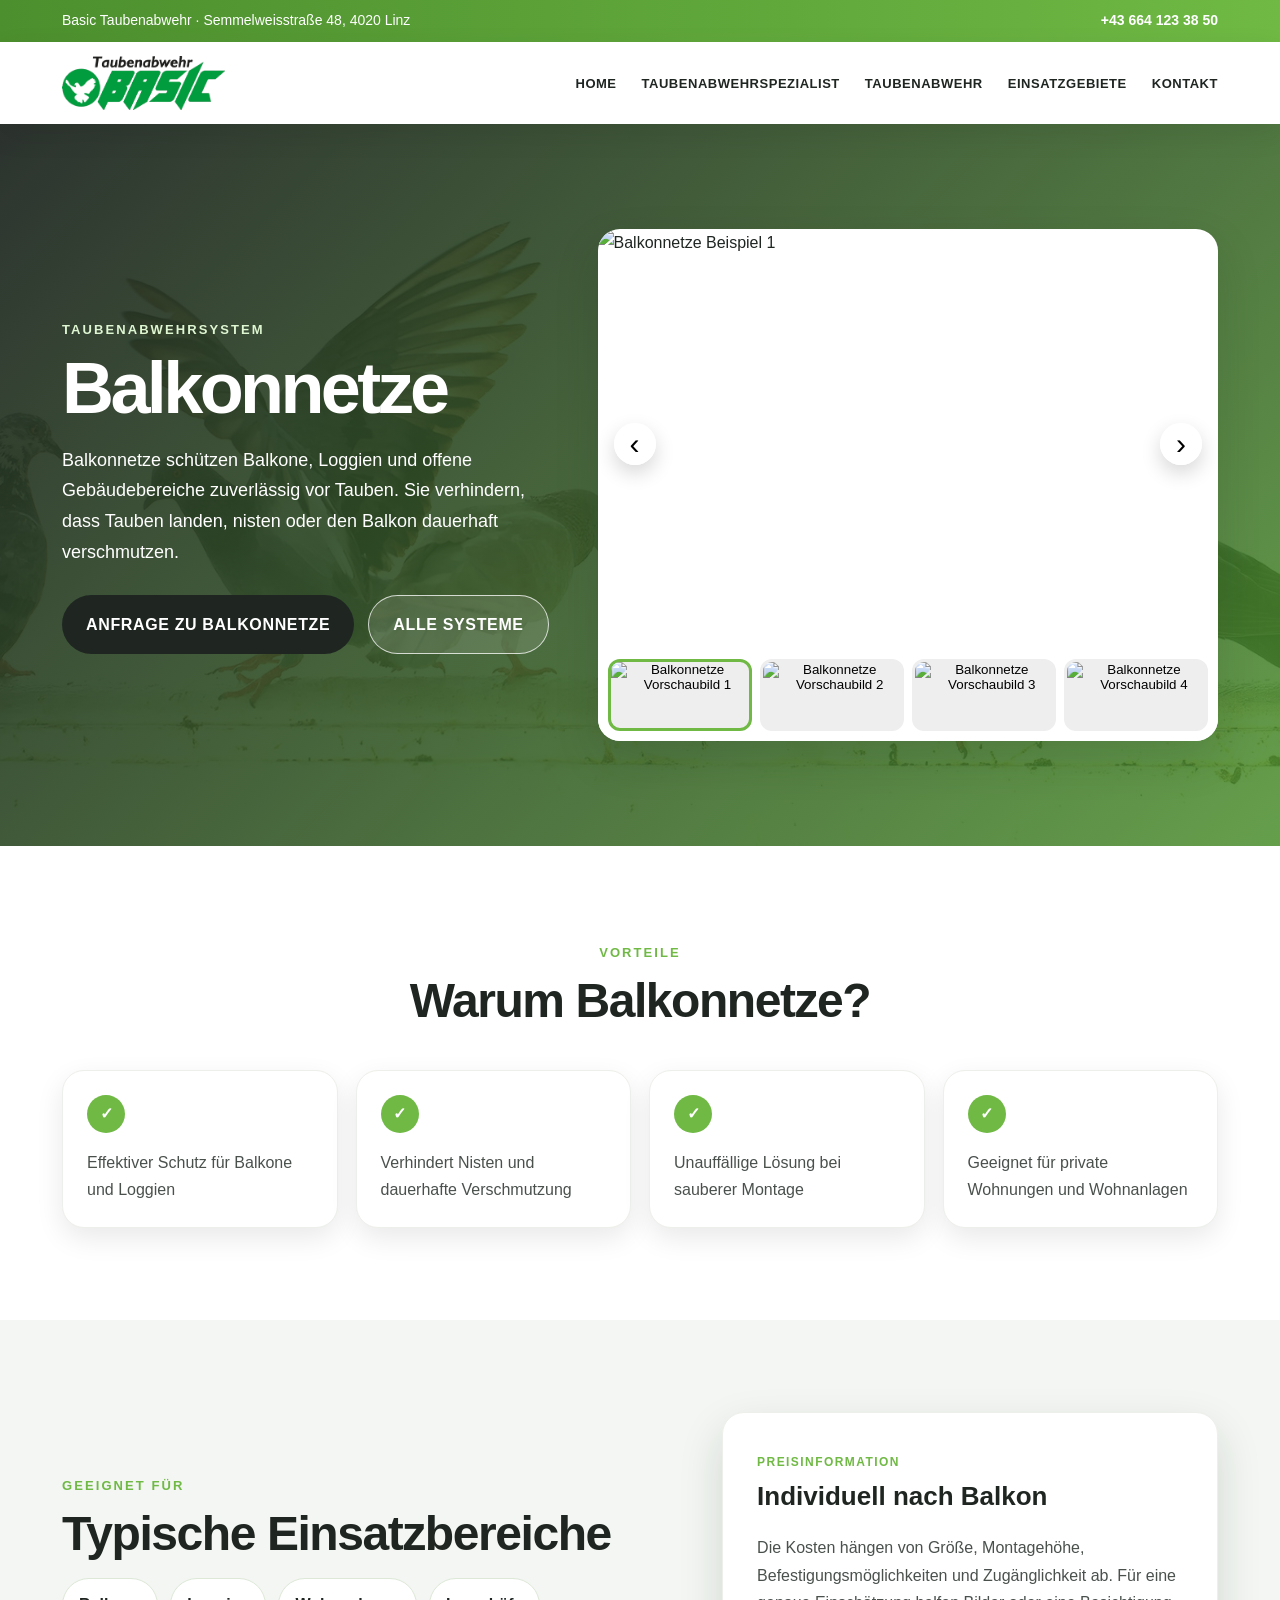
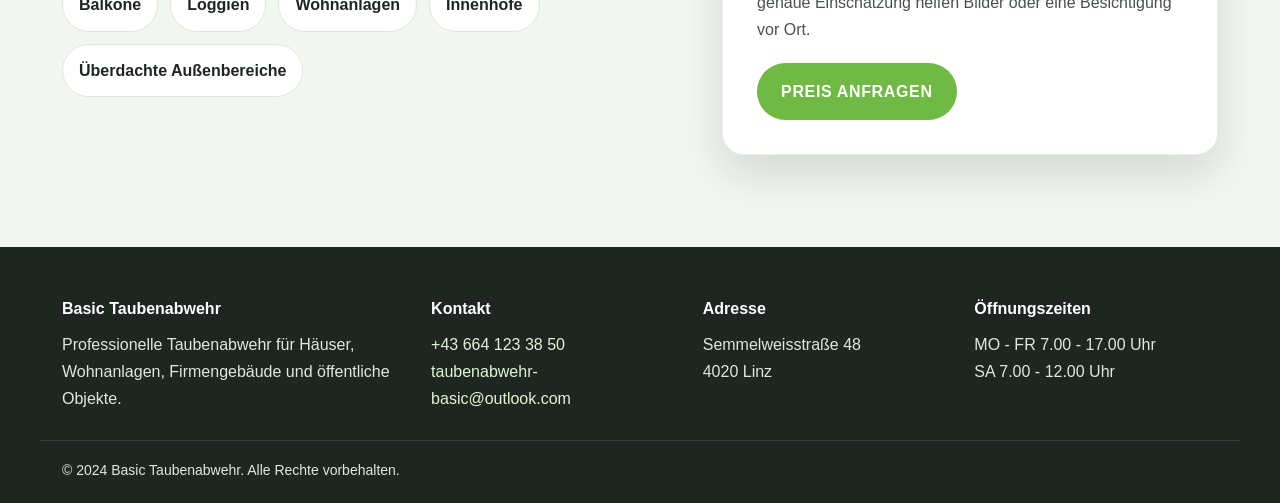
==== balkonnetze.html @ 6022ffd2 "Add files via upload" ====
<!DOCTYPE html><html lang="de"><head><meta charset="UTF-8"><meta name="viewport" content="width=device-width, initial-scale=1.0"><meta name="description" content="Balkonnetze als professionelle Taubenabwehr in Oberösterreich."><title>Balkonnetze - Basic Taubenabwehr</title><link rel="stylesheet" href="styles.css"></head><body><header>
    <div class="header-top"><div class="container header-top-inner"><span>Basic Taubenabwehr · Semmelweisstraße 48, 4020 Linz</span><a href="tel:+436641233850">+43 664 123 38 50</a></div></div>
    <nav class="navbar">
        <div class="container nav-container">
            <a class="logo" href="index.html" aria-label="Zur Startseite"><img src="img/logo.png" alt="Basic Taubenabwehr Logo"></a>
            <button class="mobile-toggle" aria-label="Menü öffnen" type="button"><span></span><span></span><span></span></button>
            <ul class="nav-menu">
                <li><a href="index.html" data-page="index.html">Home</a></li>
                <li><a href="ueber-uns.html" data-page="ueber-uns.html">Taubenabwehrspezialist</a></li>
                <li class="dropdown"><a href="taubenabwehr.html" data-page="taubenabwehr.html">Taubenabwehr</a>
                    <ul class="dropdown-menu">
                        <li><a href="spikes.html" data-page="spikes.html">Spikes</a></li>
                        <li><a href="spanndrahtsysteme.html" data-page="spanndrahtsysteme.html">Spanndrahtsysteme</a></li>
                        <li><a href="netze.html" data-page="netze.html">Netze</a></li>
                        <li><a href="balkonnetze.html" data-page="balkonnetze.html">Balkonnetze</a></li>
                        <li><a href="elektrosysteme.html" data-page="elektrosysteme.html">Elektrosysteme</a></li>
                        <li><a href="ultraschall.html" data-page="ultraschall.html">Ultraschall</a></li>
                    </ul>
                </li>
                <li><a href="einsatzgebiete.html" data-page="einsatzgebiete.html">Einsatzgebiete</a></li>
                <li><a href="kontakt.html" data-page="kontakt.html">Kontakt</a></li>
            </ul>
        </div>
    </nav>
</header><section class="detail-hero"><div class="container detail-grid"><div class="reveal"><span class="eyebrow light">Taubenabwehrsystem</span><h1>Balkonnetze</h1><p>Balkonnetze schützen Balkone, Loggien und offene Gebäudebereiche zuverlässig vor Tauben. Sie verhindern, dass Tauben landen, nisten oder den Balkon dauerhaft verschmutzen.</p><div class="hero-actions"><a class="btn-primary" href="kontakt.html?system=Balkonnetze">Anfrage zu Balkonnetze</a><a class="btn-ghost" href="taubenabwehr.html">Alle Systeme</a></div></div><div class="system-slider reveal" data-slider><div class="slides"><div class="slide active"><img src="img/balkonnetze/balkonnetze-1.png" alt="Balkonnetze Beispiel 1"></div><div class="slide"><img src="img/balkonnetze/balkonnetze-2.png" alt="Balkonnetze Beispiel 2"></div><div class="slide"><img src="img/balkonnetze/balkonnetze-3.png" alt="Balkonnetze Beispiel 3"></div><div class="slide"><img src="img/balkonnetze/balkonnetze-4.png" alt="Balkonnetze Beispiel 4"></div></div><button class="slider-btn prev" type="button" aria-label="Vorheriges Bild">‹</button><button class="slider-btn next" type="button" aria-label="Nächstes Bild">›</button><div class="slider-thumbs"><button class="thumb active" data-slide="0"><img src="img/balkonnetze/balkonnetze-1.png" alt="Balkonnetze Vorschaubild 1"></button><button class="thumb" data-slide="1"><img src="img/balkonnetze/balkonnetze-2.png" alt="Balkonnetze Vorschaubild 2"></button><button class="thumb" data-slide="2"><img src="img/balkonnetze/balkonnetze-3.png" alt="Balkonnetze Vorschaubild 3"></button><button class="thumb" data-slide="3"><img src="img/balkonnetze/balkonnetze-4.png" alt="Balkonnetze Vorschaubild 4"></button></div></div></div></section>
<section class="section-padding"><div class="container"><div class="section-heading reveal"><span class="eyebrow">Vorteile</span><h2>Warum Balkonnetze?</h2></div><div class="benefits-grid"><div class="benefit-card reveal"><span>✓</span><p>Effektiver Schutz für Balkone und Loggien</p></div><div class="benefit-card reveal"><span>✓</span><p>Verhindert Nisten und dauerhafte Verschmutzung</p></div><div class="benefit-card reveal"><span>✓</span><p>Unauffällige Lösung bei sauberer Montage</p></div><div class="benefit-card reveal"><span>✓</span><p>Geeignet für private Wohnungen und Wohnanlagen</p></div></div></div></section>
<section class="section-padding muted"><div class="container split-layout"><div class="reveal"><span class="eyebrow">Geeignet für</span><h2>Typische Einsatzbereiche</h2><ul class="pill-list"><li>Balkone</li><li>Loggien</li><li>Wohnanlagen</li><li>Innenhöfe</li><li>Überdachte Außenbereiche</li></ul></div><div class="price-box reveal"><span>Preisinformation</span><h3>Individuell nach Balkon</h3><p>Die Kosten hängen von Größe, Montagehöhe, Befestigungsmöglichkeiten und Zugänglichkeit ab. Für eine genaue Einschätzung helfen Bilder oder eine Besichtigung vor Ort.</p><a class="btn-secondary" href="kontakt.html?system=Balkonnetze">Preis anfragen</a></div></div></section>
<footer>
    <div class="container footer-grid">
        <div><strong>Basic Taubenabwehr</strong><p>Professionelle Taubenabwehr für Häuser, Wohnanlagen, Firmengebäude und öffentliche Objekte.</p></div>
        <div><strong>Kontakt</strong><p><a href="tel:+436641233850">+43 664 123 38 50</a><br><a href="mailto:taubenabwehr-basic@outlook.com">taubenabwehr-basic@outlook.com</a></p></div>
        <div><strong>Adresse</strong><p>Semmelweisstraße 48<br>4020 Linz</p></div>
        <div><strong>Öffnungszeiten</strong><p>MO - FR 7.00 - 17.00 Uhr<br>SA 7.00 - 12.00 Uhr</p></div>
    </div>
    <div class="container footer-bottom"><p>&copy; 2024 Basic Taubenabwehr. Alle Rechte vorbehalten.</p></div>
</footer><script src="script.js"></script></body></html>
---- styles.css ----
/* =========================================================
   Basic Taubenabwehr - Modern Website Styles
   ========================================================= */

* {
  margin: 0;
  padding: 0;
  box-sizing: border-box;
}

:root {
  --primary: #6fb944;
  --primary-dark: #4c8f2e;
  --primary-soft: #eaf5e4;
  --dark: #1f2622;
  --text: #4a514d;
  --muted: #f3f6f2;
  --white: #ffffff;
  --border: #edf0ea;
  --shadow: 0 18px 45px rgba(24, 38, 29, 0.14);
  --shadow-soft: 0 10px 28px rgba(0, 0, 0, 0.09);
  --radius: 22px;
}

html {
  scroll-behavior: smooth;
}

body {
  font-family: 'Segoe UI', Tahoma, Geneva, Verdana, sans-serif;
  color: var(--text);
  line-height: 1.7;
  background: var(--white);
  overflow-x: hidden;
}

img {
  max-width: 100%;
  display: block;
}

a {
  color: inherit;
}

.container {
  max-width: 1200px;
  margin: 0 auto;
  padding: 0 22px;
}

/* Header */
.header-top {
  background: linear-gradient(90deg, var(--primary-dark), var(--primary));
  color: var(--white);
  font-size: 14px;
}

.header-top-inner {
  display: flex;
  justify-content: space-between;
  gap: 16px;
  padding-top: 9px;
  padding-bottom: 9px;
}

.header-top a {
  color: var(--white);
  text-decoration: none;
  font-weight: 800;
}

.navbar {
  position: sticky;
  top: 0;
  z-index: 1000;
  background: rgba(255, 255, 255, 0.94);
  backdrop-filter: blur(14px);
  box-shadow: 0 10px 30px rgba(0, 0, 0, 0.08);
}

.nav-container {
  display: flex;
  align-items: center;
  justify-content: space-between;
  padding-top: 14px;
  padding-bottom: 14px;
}

.logo img {
  height: 54px;
  width: auto;
}

.nav-menu {
  display: flex;
  align-items: center;
  gap: 25px;
  list-style: none;
}

.nav-menu a {
  text-decoration: none;
  font-size: 13px;
  font-weight: 800;
  text-transform: uppercase;
  letter-spacing: 0.04em;
  color: var(--dark);
  transition: color 0.25s ease;
}

.nav-menu a:hover,
.nav-menu a.active {
  color: var(--primary);
}

.dropdown {
  position: relative;
}

.dropdown-menu {
  position: absolute;
  top: 100%;
  left: 0;
  min-width: 235px;
  list-style: none;
  background: var(--white);
  padding: 12px;
  border-radius: 16px;
  box-shadow: var(--shadow);
  opacity: 0;
  pointer-events: none;
  transform: translateY(10px);
  transition: all 0.25s ease;
}

.dropdown:hover .dropdown-menu {
  opacity: 1;
  pointer-events: auto;
  transform: translateY(0);
}

.dropdown-menu a {
  display: block;
  padding: 10px 12px;
  text-transform: none;
  border-radius: 10px;
}

.dropdown-menu a:hover {
  background: var(--muted);
}

.mobile-toggle {
  display: none;
  background: none;
  border: 0;
  padding: 8px;
  cursor: pointer;
}

.mobile-toggle span {
  display: block;
  width: 28px;
  height: 3px;
  background: var(--dark);
  margin: 5px 0;
  border-radius: 8px;
  transition: 0.25s ease;
}

/* Buttons */
.btn-primary,
.btn-secondary,
.btn-ghost,
.btn-outline {
  display: inline-flex;
  align-items: center;
  justify-content: center;
  gap: 8px;
  border: 0;
  text-decoration: none;
  font-weight: 900;
  text-transform: uppercase;
  letter-spacing: 0.04em;
  padding: 15px 24px;
  border-radius: 999px;
  cursor: pointer;
  transition: all 0.25s ease;
}

.btn-primary {
  background: var(--dark);
  color: var(--white);
}

.btn-primary:hover {
  transform: translateY(-3px);
  box-shadow: 0 12px 28px rgba(0, 0, 0, 0.22);
}

.btn-primary.dark {
  background: var(--white);
  color: var(--dark);
}

.btn-secondary {
  background: var(--primary);
  color: var(--white);
}

.btn-secondary:hover {
  background: var(--primary-dark);
  transform: translateY(-3px);
}

.btn-ghost {
  border: 1px solid rgba(255, 255, 255, 0.75);
  color: var(--white);
  background: rgba(255, 255, 255, 0.12);
}

.btn-ghost:hover {
  background: var(--white);
  color: var(--dark);
}

.btn-outline {
  background: var(--white);
  color: var(--primary-dark);
  border: 1px solid #d7e7cf;
}

.btn-outline:hover {
  transform: translateY(-3px);
  box-shadow: var(--shadow-soft);
}

/* Hero */
.hero {
  min-height: 700px;
  position: relative;
  display: flex;
  align-items: center;
  overflow: hidden;
}

.hero-bg {
  position: absolute;
  inset: 0;
  background: url('img/hero.jpg') center / cover no-repeat;
  animation: heroZoom 18s ease-in-out infinite alternate;
}

.hero-overlay {
  position: absolute;
  inset: 0;
  background:
    radial-gradient(circle at 72% 40%, rgba(111, 185, 68, 0.28), transparent 32%),
    linear-gradient(105deg, rgba(12, 19, 14, 0.84), rgba(17, 48, 27, 0.46), rgba(111, 185, 68, 0.08));
}

.hero-shape {
  position: absolute;
  border-radius: 999px;
  background: rgba(111, 185, 68, 0.24);
  filter: blur(2px);
  animation: floatShape 7s ease-in-out infinite alternate;
}

.hero-shape-one {
  width: 260px;
  height: 260px;
  right: 6%;
  top: 18%;
}

.hero-shape-two {
  width: 130px;
  height: 130px;
  right: 25%;
  bottom: 14%;
  animation-delay: 1.4s;
}

.hero-grid {
  position: relative;
  z-index: 1;
}

.home-hero-grid {
  display: grid;
  grid-template-columns: minmax(0, 1.15fr) minmax(330px, 0.85fr);
  gap: 42px;
  align-items: center;
}

.hero-content {
  max-width: 730px;
  background: linear-gradient(135deg, rgba(111, 185, 68, 0.97), rgba(76, 143, 46, 0.92));
  padding: 56px;
  border-radius: var(--radius);
  box-shadow: var(--shadow);
  color: var(--white);
  border: 1px solid rgba(255, 255, 255, 0.3);
}

.hero-content h1 {
  font-size: clamp(42px, 6vw, 76px);
  line-height: 1.02;
  letter-spacing: -0.05em;
  margin: 12px 0 20px;
  text-transform: uppercase;
}

.hero-content p,
.page-hero p,
.detail-hero p {
  font-size: 18px;
  max-width: 760px;
}

.hero-actions {
  display: flex;
  gap: 14px;
  flex-wrap: wrap;
  margin-top: 28px;
}

.dark-actions {
  margin-top: 26px;
}

.trust-badges {
  display: flex;
  gap: 10px;
  flex-wrap: wrap;
  margin-top: 28px;
}

.trust-badges span {
  font-size: 13px;
  font-weight: 800;
  background: rgba(255, 255, 255, 0.16);
  padding: 8px 12px;
  border-radius: 999px;
}

.hero-side {
  color: var(--white);
  background: rgba(255, 255, 255, 0.12);
  border: 1px solid rgba(255, 255, 255, 0.28);
  backdrop-filter: blur(16px);
  border-radius: 28px;
  padding: 28px;
  box-shadow: var(--shadow);
}

.hero-side-top {
  display: flex;
  justify-content: space-between;
  gap: 18px;
  align-items: center;
  border-bottom: 1px solid rgba(255, 255, 255, 0.22);
  padding-bottom: 18px;
  margin-bottom: 20px;
}

.hero-side-top span {
  text-transform: uppercase;
  letter-spacing: 0.14em;
  font-size: 12px;
  font-weight: 900;
  color: #dff6d2;
}

.hero-side-top strong {
  font-size: 28px;
  line-height: 1;
}

.mini-process {
  display: grid;
  gap: 15px;
}

.mini-process div {
  display: grid;
  grid-template-columns: 48px 1fr;
  gap: 14px;
  align-items: center;
}

.mini-process span {
  width: 48px;
  height: 48px;
  display: grid;
  place-items: center;
  border-radius: 50%;
  background: var(--primary);
  color: var(--white);
  font-weight: 900;
}

.mini-process p {
  font-weight: 700;
}

.side-link {
  display: inline-flex;
  margin-top: 22px;
  color: var(--white);
  font-weight: 900;
  text-decoration: none;
}

/* Sections */
.eyebrow {
  display: inline-block;
  text-transform: uppercase;
  font-weight: 900;
  font-size: 13px;
  letter-spacing: 0.16em;
  color: var(--primary);
  margin-bottom: 10px;
}

.eyebrow.light {
  color: #dff6d2;
}

.section-padding {
  padding: 92px 0;
}

.muted {
  background: var(--muted);
}

.section-heading {
  text-align: center;
  max-width: 780px;
  margin: 0 auto 42px;
}

.section-heading h2,
.split-layout h2,
.contact h2,
.home-intro-grid h2 {
  font-size: clamp(30px, 4vw, 48px);
  line-height: 1.12;
  color: var(--dark);
  letter-spacing: -0.03em;
}

.section-heading p,
.home-intro-grid p {
  font-size: 18px;
  margin-top: 14px;
}

/* Stats */
.stats-band {
  margin-top: -52px;
  position: relative;
  z-index: 4;
}

.stats-grid {
  display: grid;
  grid-template-columns: repeat(4, 1fr);
  gap: 18px;
}

.stat-card {
  background: var(--white);
  border-radius: var(--radius);
  box-shadow: var(--shadow);
  padding: 28px;
  text-align: center;
  border: 1px solid #e8eee5;
}

.stat-card strong {
  display: block;
  color: var(--primary-dark);
  font-size: 34px;
  line-height: 1;
}

.stat-card span {
  font-weight: 800;
  color: var(--dark);
  font-size: 14px;
}

/* Home impact */
.impact-section {
  background:
    radial-gradient(circle at 12% 18%, rgba(111, 185, 68, 0.12), transparent 34%),
    var(--white);
}

.home-intro-grid {
  display: grid;
  grid-template-columns: 0.9fr 1.1fr;
  gap: 48px;
  align-items: center;
}

.impact-grid {
  display: grid;
  grid-template-columns: repeat(2, 1fr);
  gap: 18px;
}

.impact-card {
  background: var(--white);
  border: 1px solid var(--border);
  box-shadow: var(--shadow-soft);
  border-radius: var(--radius);
  padding: 26px;
  transition: transform 0.25s ease, box-shadow 0.25s ease;
}

.impact-card:hover {
  transform: translateY(-6px);
  box-shadow: var(--shadow);
}

.impact-card span {
  display: inline-grid;
  place-items: center;
  width: 42px;
  height: 42px;
  border-radius: 50%;
  background: var(--primary-soft);
  color: var(--primary-dark);
  font-weight: 900;
  margin-bottom: 16px;
}

.impact-card h3 {
  color: var(--dark);
  font-size: 22px;
  margin-bottom: 8px;
}

/* Systems */
.systems-grid {
  display: grid;
  grid-template-columns: repeat(5, 1fr);
  gap: 20px;
}

.system-card {
  background: var(--white);
  border-radius: var(--radius);
  overflow: hidden;
  text-decoration: none;
  box-shadow: var(--shadow-soft);
  transition: 0.3s ease;
  border: 1px solid var(--border);
}

.system-card:hover {
  transform: translateY(-9px);
  box-shadow: var(--shadow);
}

.system-media {
  height: 210px;
  overflow: hidden;
  background: linear-gradient(135deg, #dfe8dc, #edf5ea);
}

.system-media img {
  height: 100%;
  width: 100%;
  object-fit: cover;
  transition: transform 0.5s ease;
}

.system-card:hover img {
  transform: scale(1.08);
}

.system-body {
  padding: 22px;
}

.system-body span {
  font-size: 12px;
  text-transform: uppercase;
  color: var(--primary);
  font-weight: 900;
}

.system-body h3 {
  color: var(--dark);
  font-size: 21px;
  margin: 4px 0 8px;
}

.system-body strong {
  color: var(--primary-dark);
}

/* Split panels */
.split-layout {
  display: grid;
  grid-template-columns: 1.1fr 0.9fr;
  gap: 54px;
  align-items: center;
}

.info-panel,
.price-box {
  background: var(--white);
  border-radius: var(--radius);
  box-shadow: var(--shadow);
  padding: 34px;
  border: 1px solid var(--border);
}

.info-panel h3,
.price-box h3 {
  font-size: 26px;
  color: var(--dark);
  margin-bottom: 16px;
}

.check-list {
  list-style: none;
  display: grid;
  gap: 12px;
  margin-top: 18px;
}

.check-list li {
  position: relative;
  padding-left: 34px;
}

.check-list li::before {
  content: '✓';
  position: absolute;
  left: 0;
  top: 0;
  width: 24px;
  height: 24px;
  border-radius: 50%;
  background: var(--primary);
  color: var(--white);
  display: grid;
  place-items: center;
  font-weight: 900;
  font-size: 14px;
}

/* Steps */
.steps {
  display: grid;
  grid-template-columns: repeat(3, 1fr);
  gap: 20px;
}

.step-card {
  position: relative;
  background: var(--white);
  border: 1px solid var(--border);
  border-radius: var(--radius);
  padding: 30px;
  box-shadow: var(--shadow-soft);
  overflow: hidden;
}

.step-card::after {
  content: '';
  position: absolute;
  right: -40px;
  top: -40px;
  width: 120px;
  height: 120px;
  border-radius: 50%;
  background: rgba(111, 185, 68, 0.11);
}

.step-card span {
  display: inline-grid;
  place-items: center;
  width: 48px;
  height: 48px;
  border-radius: 50%;
  background: var(--primary);
  color: var(--white);
  font-weight: 900;
  margin-bottom: 18px;
}

.step-card h3 {
  color: var(--dark);
  font-size: 23px;
  margin-bottom: 8px;
}

/* Gallery */
.gallery-grid {
  display: grid;
  grid-template-columns: repeat(3, 1fr);
  gap: 18px;
}

.gallery-grid.small {
  grid-template-columns: repeat(4, 1fr);
}

.gallery-item {
  position: relative;
  border: 0;
  border-radius: 18px;
  overflow: hidden;
  cursor: pointer;
  box-shadow: 0 12px 28px rgba(0, 0, 0, 0.12);
  background: #dfe8dc;
  height: 240px;
}

.gallery-grid.small .gallery-item {
  height: 210px;
}

.gallery-item img {
  height: 100%;
  width: 100%;
  object-fit: cover;
  transition: transform 0.35s ease;
}

.gallery-item:hover img {
  transform: scale(1.08);
}

.gallery-item span {
  position: absolute;
  left: 14px;
  bottom: 14px;
  background: rgba(31, 38, 34, 0.78);
  color: var(--white);
  border-radius: 999px;
  padding: 7px 12px;
  font-weight: 800;
}

/* CTA */
.cta-section {
  padding: 72px 0;
  background: linear-gradient(135deg, var(--primary-dark), var(--primary));
  color: var(--white);
}

.cta-box {
  display: flex;
  align-items: center;
  justify-content: space-between;
  gap: 24px;
}

.cta-box h2 {
  font-size: clamp(30px, 4vw, 48px);
  line-height: 1.1;
}

/* Page heroes */
.page-hero,
.detail-hero {
  position: relative;
  background:
    linear-gradient(135deg, rgba(31, 38, 34, 0.94), rgba(76, 143, 46, 0.86)),
    url('img/hero.jpg') center / cover no-repeat;
  color: var(--white);
  padding: 105px 0;
}

.page-hero h1,
.detail-hero h1 {
  font-size: clamp(42px, 6vw, 72px);
  line-height: 1.05;
  letter-spacing: -0.05em;
  margin-bottom: 18px;
}

/* Detail pages */
.detail-grid {
  display: grid;
  grid-template-columns: 0.88fr 1.12fr;
  gap: 48px;
  align-items: center;
}

.system-slider {
  position: relative;
  background: var(--white);
  border-radius: var(--radius);
  box-shadow: var(--shadow);
  overflow: hidden;
  color: var(--dark);
}

.slides {
  height: 420px;
  position: relative;
}

.slide {
  position: absolute;
  inset: 0;
  opacity: 0;
  transition: opacity 0.45s ease;
}

.slide.active {
  opacity: 1;
}

.slide img {
  height: 100%;
  width: 100%;
  object-fit: cover;
}

.slider-btn {
  position: absolute;
  top: 42%;
  transform: translateY(-50%);
  width: 42px;
  height: 42px;
  border-radius: 50%;
  border: 0;
  background: rgba(255, 255, 255, 0.92);
  font-size: 30px;
  cursor: pointer;
  box-shadow: 0 8px 20px rgba(0, 0, 0, 0.16);
}

.slider-btn.prev {
  left: 16px;
}

.slider-btn.next {
  right: 16px;
}

.slider-thumbs {
  display: grid;
  grid-template-columns: repeat(4, 1fr);
  gap: 8px;
  padding: 10px;
  background: var(--white);
}

.thumb {
  border: 3px solid transparent;
  border-radius: 12px;
  overflow: hidden;
  cursor: pointer;
  background: #eeeeee;
  height: 72px;
}

.thumb.active {
  border-color: var(--primary);
}

.thumb img {
  width: 100%;
  height: 100%;
  object-fit: cover;
}

.benefits-grid {
  display: grid;
  grid-template-columns: repeat(4, 1fr);
  gap: 18px;
}

.benefit-card {
  background: var(--white);
  border-radius: var(--radius);
  padding: 24px;
  box-shadow: var(--shadow-soft);
  border: 1px solid var(--border);
}

.benefit-card span {
  display: grid;
  place-items: center;
  width: 38px;
  height: 38px;
  border-radius: 50%;
  background: var(--primary);
  color: var(--white);
  font-weight: 900;
  margin-bottom: 16px;
}

.benefit-card h3 {
  color: var(--dark);
  margin-bottom: 8px;
}

.pill-list {
  list-style: none;
  display: flex;
  gap: 12px;
  flex-wrap: wrap;
  margin-top: 18px;
}

.pill-list li {
  background: var(--white);
  border: 1px solid #dde8d7;
  padding: 12px 16px;
  border-radius: 999px;
  font-weight: 800;
  color: var(--dark);
}

.price-box span {
  text-transform: uppercase;
  color: var(--primary);
  font-weight: 900;
  letter-spacing: 0.12em;
  font-size: 12px;
}

.price-box p {
  margin: 12px 0 20px;
}

/* Areas */
.area-grid.visual {
  display: grid;
  grid-template-columns: repeat(4, 1fr);
  gap: 20px;
}

.area-card {
  background: var(--white);
  border-radius: var(--radius);
  overflow: hidden;
  box-shadow: var(--shadow-soft);
  border: 1px solid var(--border);
}

.area-card img {
  height: 165px;
  width: 100%;
  object-fit: cover;
  background: #dfe8dc;
}

.area-card div {
  padding: 22px;
}

.area-card h3 {
  color: var(--dark);
  font-size: 21px;
  margin-bottom: 8px;
}

/* Comparison table */
.table-wrap {
  overflow-x: auto;
  background: var(--white);
  border-radius: var(--radius);
  box-shadow: var(--shadow);
}

.comparison-table {
  width: 100%;
  border-collapse: collapse;
  min-width: 760px;
}

.comparison-table th,
.comparison-table td {
  text-align: left;
  padding: 18px;
  border-bottom: 1px solid var(--border);
}

.comparison-table th {
  background: var(--dark);
  color: var(--white);
}

.comparison-table a {
  color: var(--primary-dark);
  font-weight: 900;
}

/* Contact */
.contact-wrapper {
  display: grid;
  grid-template-columns: 1.1fr 0.9fr;
  gap: 44px;
  align-items: start;
}

.contact-form,
.contact-info {
  background: var(--white);
  border-radius: var(--radius);
  box-shadow: var(--shadow);
  padding: 36px;
  border: 1px solid var(--border);
}

.form-row {
  display: grid;
  grid-template-columns: 1fr 1fr;
  gap: 16px;
}

.form-group {
  margin-bottom: 18px;
}

.form-group label {
  display: block;
  font-weight: 900;
  color: var(--dark);
  margin-bottom: 7px;
}

.form-group input,
.form-group textarea,
.form-group select {
  width: 100%;
  border: 1px solid #dbe5d8;
  border-radius: 14px;
  padding: 13px 15px;
  font: inherit;
  background: var(--white);
}

.form-group input:focus,
.form-group textarea:focus,
.form-group select:focus {
  outline: 2px solid rgba(111, 185, 68, 0.25);
  border-color: var(--primary);
}

.form-note {
  font-size: 13px;
  color: #66706a;
  margin-bottom: 16px;
}

.info-item {
  margin: 20px 0;
}

.info-item h3 {
  color: var(--dark);
}

.info-item a {
  color: var(--primary-dark);
  font-weight: 900;
  text-decoration: none;
}

.map-placeholder {
  margin-top: 24px;
  border-radius: 18px;
  background: linear-gradient(135deg, #dfe8dc, #f7faf5);
  min-height: 160px;
  display: grid;
  place-items: center;
  text-align: center;
  font-weight: 900;
  color: var(--dark);
  border: 1px dashed #b8c9b1;
}

/* Sticky CTA */
.sticky-actions {
  position: fixed;
  right: 22px;
  bottom: 22px;
  z-index: 999;
  display: flex;
  gap: 10px;
}

.sticky-actions a {
  background: var(--primary);
  color: var(--white);
  text-decoration: none;
  font-weight: 900;
  border-radius: 999px;
  padding: 13px 18px;
  box-shadow: 0 14px 30px rgba(76, 143, 46, 0.35);
}

.sticky-actions a:first-child {
  background: var(--dark);
}

/* Footer */
footer {
  background: var(--dark);
  color: #dfe8dc;
  padding: 48px 0 20px;
}

.footer-grid {
  display: grid;
  grid-template-columns: 1.4fr 1fr 1fr 1fr;
  gap: 28px;
}

.footer-grid strong {
  color: var(--white);
  display: block;
  margin-bottom: 8px;
}

.footer-grid a {
  color: #dff6d2;
  text-decoration: none;
}

.footer-bottom {
  border-top: 1px solid rgba(255, 255, 255, 0.12);
  margin-top: 28px;
  padding-top: 18px;
  font-size: 14px;
}

/* Animations */
.reveal {
  opacity: 0;
  transform: translateY(28px);
  transition: opacity 0.7s ease, transform 0.7s ease;
}

.reveal.is-visible {
  opacity: 1;
  transform: none;
}

.lightbox {
  position: fixed;
  inset: 0;
  z-index: 2000;
  display: none;
  align-items: center;
  justify-content: center;
  padding: 28px;
  background: rgba(0, 0, 0, 0.88);
}

.lightbox.active {
  display: flex;
}

.lightbox img {
  max-height: 86vh;
  max-width: 92vw;
  border-radius: 18px;
}

.lightbox button {
  position: absolute;
  top: 20px;
  right: 24px;
  width: 44px;
  height: 44px;
  border-radius: 50%;
  border: 0;
  font-size: 28px;
  cursor: pointer;
}

@keyframes heroZoom {
  from { transform: scale(1); }
  to { transform: scale(1.08); }
}

@keyframes floatShape {
  from { transform: translateY(0) scale(1); }
  to { transform: translateY(-22px) scale(1.04); }
}

/* Responsive */
@media (max-width: 1100px) {
  .home-hero-grid,
  .home-intro-grid {
    grid-template-columns: 1fr;
  }

  .hero-side {
    max-width: 620px;
  }

  .systems-grid {
    grid-template-columns: repeat(2, 1fr);
  }

  .stats-grid,
  .benefits-grid,
  .area-grid.visual {
    grid-template-columns: repeat(2, 1fr);
  }

  .detail-grid,
  .split-layout,
  .contact-wrapper {
    grid-template-columns: 1fr;
  }

  .footer-grid {
    grid-template-columns: repeat(2, 1fr);
  }
}

@media (max-width: 768px) {
  .header-top-inner {
    flex-direction: column;
    gap: 2px;
    text-align: center;
  }

  .mobile-toggle {
    display: block;
  }

  .nav-menu {
    position: absolute;
    left: 0;
    right: 0;
    top: 100%;
    display: none;
    flex-direction: column;
    align-items: stretch;
    gap: 4px;
    padding: 20px;
    background: var(--white);
    box-shadow: var(--shadow);
  }

  .nav-menu.active {
    display: flex;
  }

  .dropdown-menu {
    position: static;
    display: none;
    opacity: 1;
    pointer-events: auto;
    transform: none;
    box-shadow: none;
    background: var(--muted);
    margin-top: 8px;
  }

  .dropdown.active .dropdown-menu {
    display: block;
  }

  .hero {
    min-height: 690px;
  }

  .hero-content {
    padding: 34px;
  }

  .hero-side {
    display: none;
  }

  .stats-band {
    margin-top: 0;
    padding: 22px 0;
    background: var(--muted);
  }

  .stats-grid,
  .systems-grid,
  .gallery-grid,
  .gallery-grid.small,
  .benefits-grid,
  .area-grid.visual,
  .footer-grid,
  .steps,
  .impact-grid {
    grid-template-columns: 1fr;
  }

  .form-row {
    grid-template-columns: 1fr;
  }

  .cta-box {
    flex-direction: column;
    align-items: flex-start;
  }

  .sticky-actions {
    left: 12px;
    right: 12px;
    bottom: 12px;
  }

  .sticky-actions a {
    flex: 1;
    text-align: center;
  }

  .slides {
    height: 320px;
  }

  .section-padding {
    padding: 66px 0;
  }
}

@media (max-width: 480px) {
  .hero-content h1,
  .page-hero h1,
  .detail-hero h1 {
    font-size: 38px;
  }

  .hero-actions {
    flex-direction: column;
  }

  .btn-primary,
  .btn-secondary,
  .btn-ghost,
  .btn-outline {
    width: 100%;
  }

  .system-media {
    height: 190px;
  }
}
.area-grid.clean-cards {
  display: grid;
  grid-template-columns: repeat(4, minmax(0, 1fr));
  gap: 24px;
}

.area-grid.clean-cards .area-card {
  background: #ffffff;
  border-radius: 22px;
  padding: 30px 26px;
  min-height: 280px;
  box-shadow: 0 18px 45px rgba(20, 32, 22, 0.08);
  border: 1px solid rgba(111, 185, 68, 0.14);
  transition: transform 0.3s ease, box-shadow 0.3s ease, border-color 0.3s ease;
  position: relative;
  overflow: hidden;
}

.area-grid.clean-cards .area-card::before {
  content: "";
  position: absolute;
  top: -70px;
  right: -70px;
  width: 150px;
  height: 150px;
  background: rgba(111, 185, 68, 0.09);
  border-radius: 50%;
}

.area-grid.clean-cards .area-card:hover {
  transform: translateY(-8px);
  box-shadow: 0 26px 60px rgba(20, 32, 22, 0.14);
  border-color: rgba(111, 185, 68, 0.35);
}

.area-grid.clean-cards .area-icon {
  width: 58px;
  height: 58px;
  display: grid;
  place-items: center;
  font-size: 30px;
  border-radius: 18px;
  background: linear-gradient(135deg, rgba(111, 185, 68, 0.18), rgba(111, 185, 68, 0.06));
  margin-bottom: 22px;
  position: relative;
  z-index: 1;
}

.area-grid.clean-cards .area-card h3 {
  font-size: 20px;
  margin-bottom: 12px;
  color: var(--dark-gray);
  position: relative;
  z-index: 1;
}

.area-grid.clean-cards .area-card p {
  font-size: 15px;
  line-height: 1.75;
  color: #5f665f;
  position: relative;
  z-index: 1;
}

@media (max-width: 1100px) {
  .area-grid.clean-cards {
    grid-template-columns: repeat(2, minmax(0, 1fr));
  }
}

@media (max-width: 620px) {
  .area-grid.clean-cards {
    grid-template-columns: 1fr;
  }

  .area-grid.clean-cards .area-card {
    min-height: auto;
  }
}
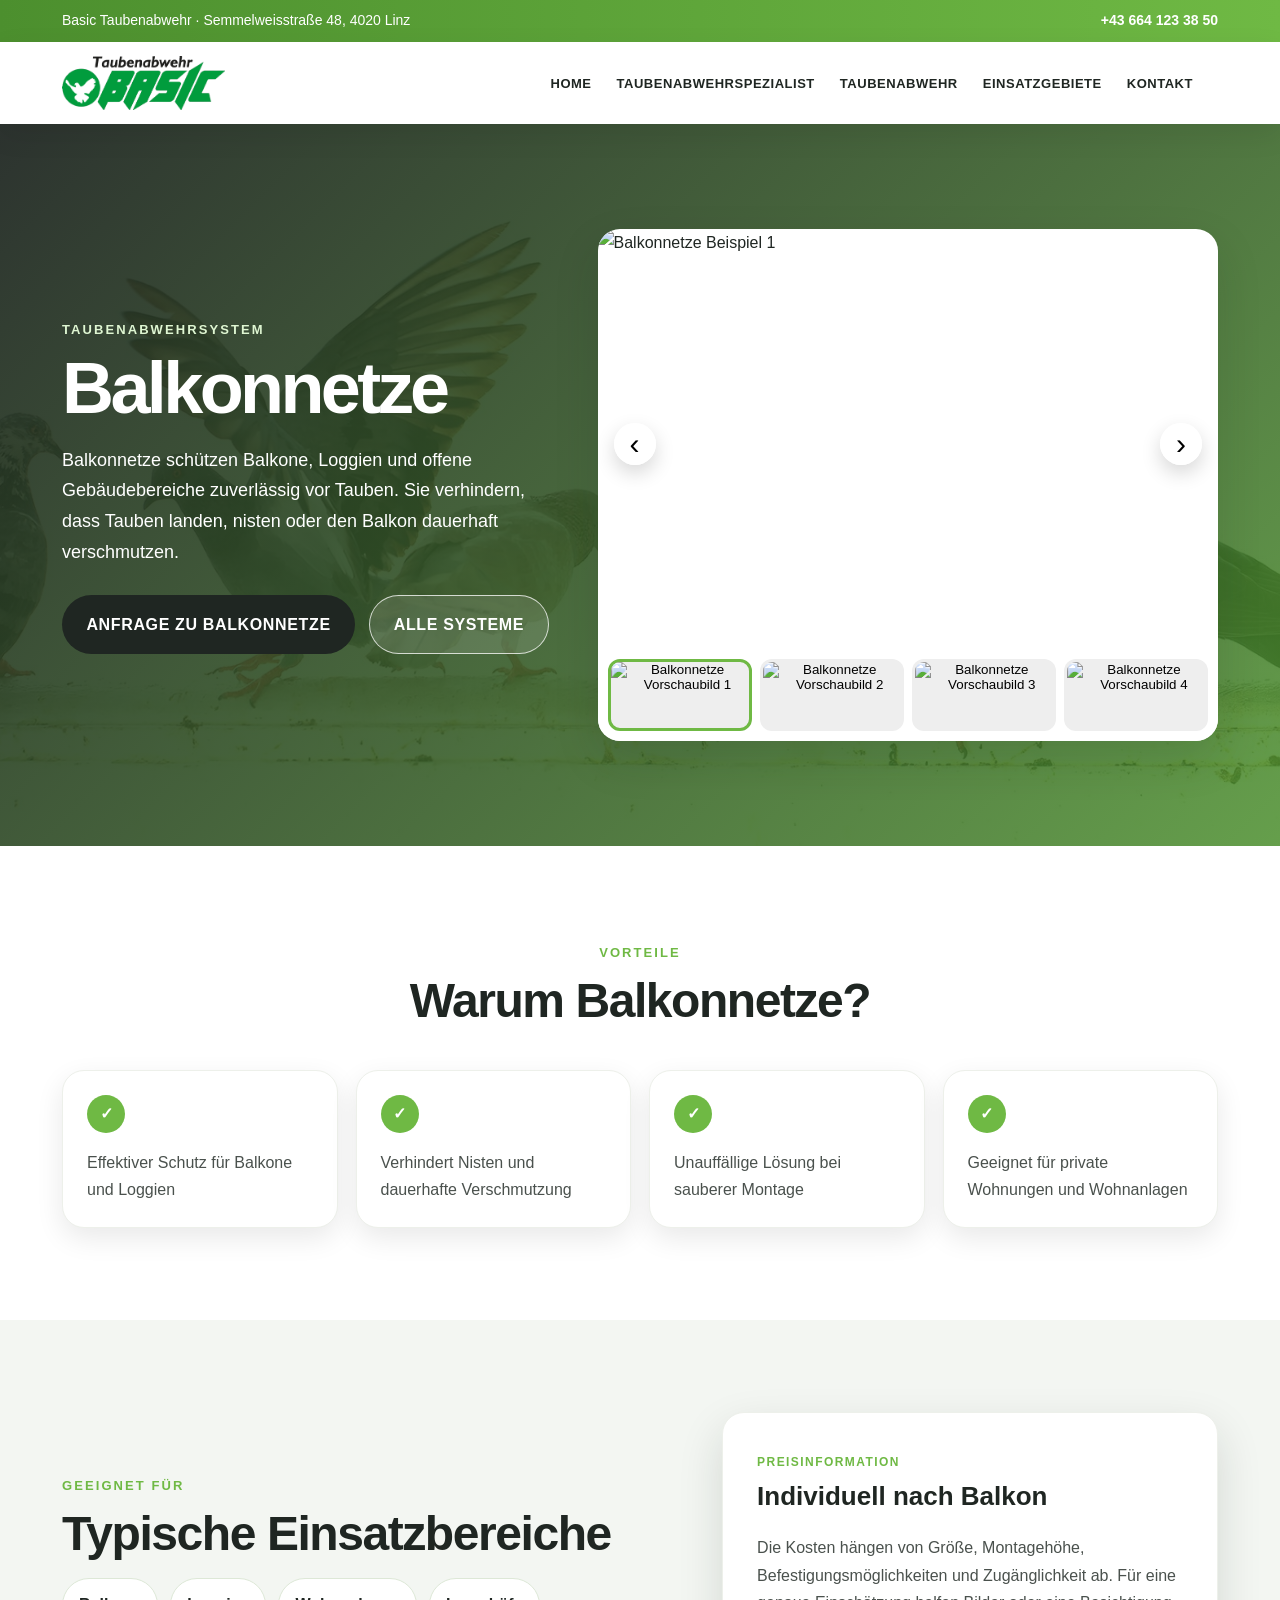
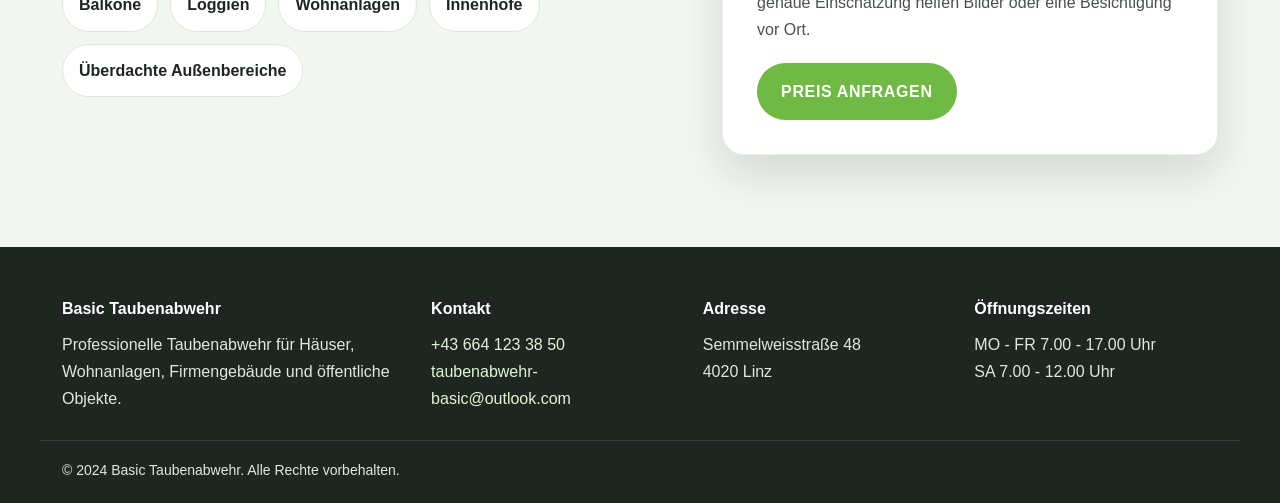
==== commit e14b3033: "Add files via upload" ====
--- a/balkonnetze.html
+++ b/balkonnetze.html
@@ -19,6 +19,10 @@
                 </li>
                 <li><a href="einsatzgebiete.html" data-page="einsatzgebiete.html">Einsatzgebiete</a></li>
                 <li><a href="kontakt.html" data-page="kontakt.html">Kontakt</a></li>
+
+                <li class="language-item">
+                    <div class="gtranslate_wrapper"></div>
+                </li>
             </ul>
         </div>
     </nav>
@@ -28,9 +32,24 @@
 <footer>
     <div class="container footer-grid">
         <div><strong>Basic Taubenabwehr</strong><p>Professionelle Taubenabwehr für Häuser, Wohnanlagen, Firmengebäude und öffentliche Objekte.</p></div>
-        <div><strong>Kontakt</strong><p><a href="tel:+436641233850">+43 664 123 38 50</a><br><a href="mailto:taubenabwehr-basic@outlook.com">taubenabwehr-basic@outlook.com</a></p></div>
+        <div><strong>Kontakt</strong><p><a href="tel:+436641233850">+43 664 123 38 50</a><br><a class="notranslate" href="mailto:taubenabwehr-basic@outlook.com">taubenabwehr-basic@outlook.com</a></p></div>
         <div><strong>Adresse</strong><p>Semmelweisstraße 48<br>4020 Linz</p></div>
         <div><strong>Öffnungszeiten</strong><p>MO - FR 7.00 - 17.00 Uhr<br>SA 7.00 - 12.00 Uhr</p></div>
     </div>
     <div class="container footer-bottom"><p>&copy; 2024 Basic Taubenabwehr. Alle Rechte vorbehalten.</p></div>
-</footer><script src="script.js"></script></body></html>+</footer>
+<script>
+    window.gtranslateSettings = {
+        default_language: "de",
+        native_language_names: true,
+        detect_browser_language: false,
+        languages: ["de", "en", "bs"],
+        wrapper_selector: ".gtranslate_wrapper",
+        switcher_horizontal_position: "inline",
+        flag_style: "3d"
+    };
+</script>
+<script src="https://cdn.gtranslate.net/widgets/latest/flags.js" defer></script>
+<script src="script.js"></script>
+</body>
+</html>
--- a/styles.css
+++ b/styles.css
@@ -249,7 +249,7 @@
   position: absolute;
   inset: 0;
   background: url('img/hero.jpg') center / cover no-repeat;
-  animation: heroZoom 18s ease-in-out infinite alternate;
+  animation: heroZoom 18s ease-in-out infinite alternate;;
 }
 
 .hero-overlay {
@@ -1431,4 +1431,195 @@
   .area-grid.clean-cards .area-card {
     min-height: auto;
   }
+}
+
+/* Hero Center + Mobile Fix */
+.home-hero-grid {
+  grid-template-columns: minmax(0, 1fr);
+  justify-items: center;
+  text-align: center;
+}
+
+.hero-content {
+  max-width: 820px;
+  width: 100%;
+  margin: 0 auto;
+  text-align: center;
+}
+
+.hero-actions,
+.trust-badges {
+  justify-content: center;
+}
+
+.hero-side {
+  max-width: 820px;
+  width: 100%;
+}
+
+@media (min-width: 1024px) {
+  .home-hero-grid {
+    max-width: 980px;
+    margin: 0 auto;
+  }
+}
+
+@media (max-width: 768px) {
+  .hero {
+    min-height: auto;
+    padding: 90px 0 56px;
+  }
+
+  .home-hero-grid {
+    display: grid;
+    grid-template-columns: 1fr;
+    gap: 24px;
+    width: 100%;
+  }
+
+  .hero-content {
+    padding: 34px 22px;
+    border-radius: 24px;
+    max-width: 100%;
+    width: 100%;
+  }
+
+  .hero-content h1 {
+    font-size: clamp(31px, 11vw, 46px);
+    line-height: 1.05;
+    letter-spacing: -0.035em;
+    overflow-wrap: anywhere;
+    word-break: normal;
+  }
+
+  .hero-content p,
+  .page-hero p,
+  .detail-hero p {
+    font-size: 16px;
+  }
+
+  .hero-actions {
+    flex-direction: column;
+    align-items: stretch;
+  }
+
+  .hero-actions a {
+    width: 100%;
+    text-align: center;
+  }
+
+  .trust-badges {
+    justify-content: center;
+  }
+
+  .hero-side {
+    padding: 22px;
+    border-radius: 22px;
+  }
+
+  .hero-side-top {
+    flex-direction: column;
+    text-align: center;
+  }
+}
+
+@media (max-width: 390px) {
+  .hero-content {
+    padding: 28px 16px;
+  }
+
+  .hero-content h1 {
+    font-size: 30px;
+    letter-spacing: -0.025em;
+  }
+}
+.language-item {
+  display: flex;
+  align-items: center;
+  justify-content: center;
+}
+
+.gtranslate_wrapper select,
+.gt_selector {
+  border: 1px solid rgba(111, 185, 68, 0.35) !important;
+  background: #ffffff !important;
+  color: var(--dark-gray) !important;
+  font-weight: 800 !important;
+  border-radius: 999px !important;
+  padding: 9px 14px !important;
+  cursor: pointer !important;
+  outline: none !important;
+  font-family: inherit !important;
+  font-size: 13px !important;
+  transition: 0.25s ease !important;
+}
+
+.gtranslate_wrapper select:hover,
+.gtranslate_wrapper select:focus,
+.gt_selector:hover,
+.gt_selector:focus {
+  border-color: var(--primary-green) !important;
+  box-shadow: 0 8px 22px rgba(111, 185, 68, 0.16) !important;
+}
+
+@media (max-width: 768px) {
+  .language-item {
+    width: 100%;
+    margin-top: 8px;
+  }
+
+  .gtranslate_wrapper,
+  .gtranslate_wrapper select,
+  .gt_selector {
+    width: 100% !important;
+    max-width: 220px !important;
+    text-align: center !important;
+  }
+}
+
+.language-item {
+  display: flex;
+  align-items: center;
+  justify-content: center;
+}
+
+.gtranslate_wrapper {
+  display: flex;
+  align-items: center;
+  gap: 8px;
+}
+
+.gtranslate_wrapper a {
+  display: inline-flex !important;
+  align-items: center;
+  justify-content: center;
+  width: 34px;
+  height: 34px;
+  border-radius: 999px;
+  background: rgba(111, 185, 68, 0.08);
+  border: 1px solid rgba(111, 185, 68, 0.18);
+  transition: 0.25s ease;
+  overflow: hidden;
+}
+
+.gtranslate_wrapper a:hover {
+  transform: translateY(-2px);
+  box-shadow: 0 8px 20px rgba(111, 185, 68, 0.18);
+  border-color: rgba(111, 185, 68, 0.4);
+}
+
+.gtranslate_wrapper img {
+  border-radius: 50%;
+}
+
+@media (max-width: 768px) {
+  .language-item {
+    width: 100%;
+    margin-top: 8px;
+  }
+
+  .gtranslate_wrapper {
+    justify-content: center;
+    width: 100%;
+  }
 }
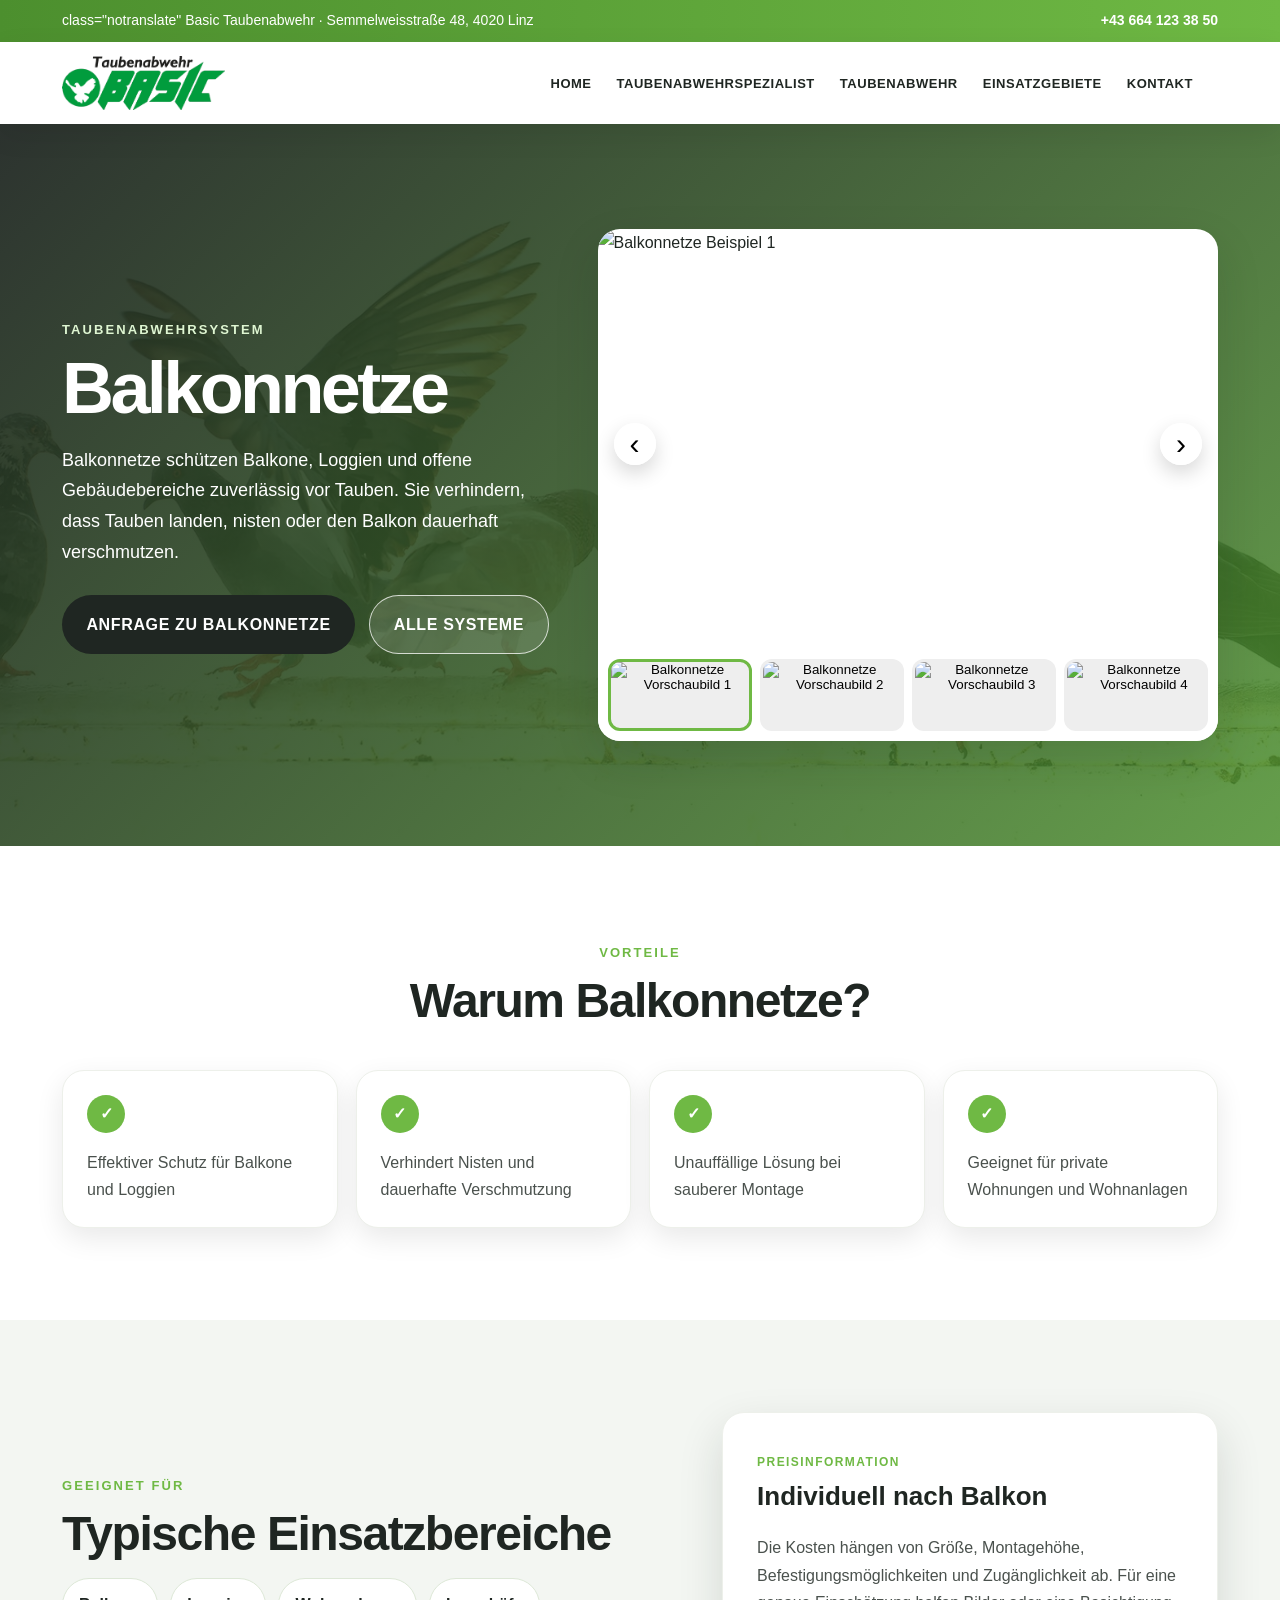
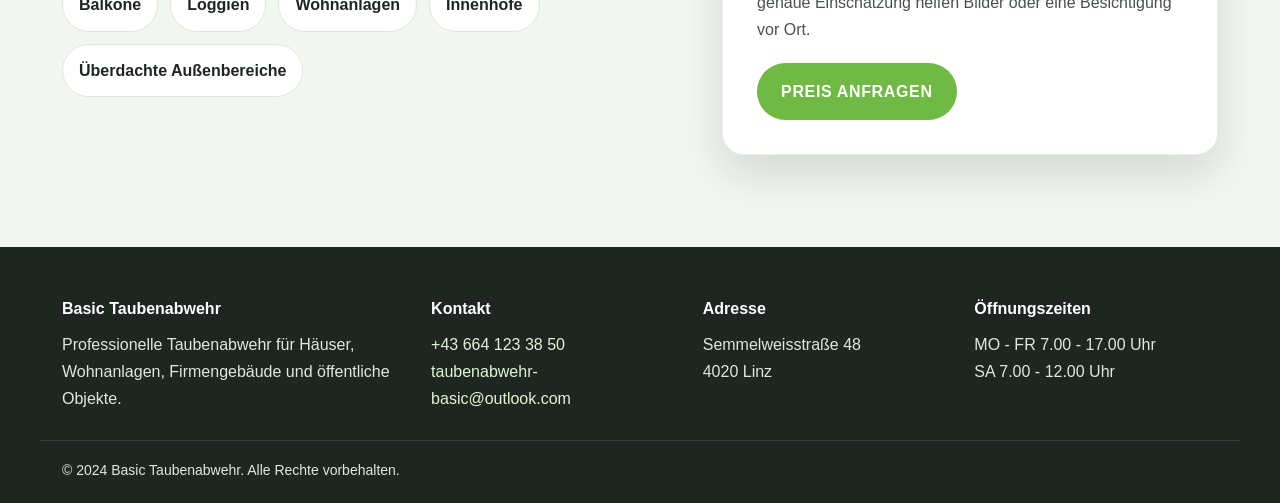
==== commit 71f69206: "Refactor balkonnetze.html for improved structure" ====
--- a/balkonnetze.html
+++ b/balkonnetze.html
@@ -1,5 +1,5 @@
 <!DOCTYPE html><html lang="de"><head><meta charset="UTF-8"><meta name="viewport" content="width=device-width, initial-scale=1.0"><meta name="description" content="Balkonnetze als professionelle Taubenabwehr in Oberösterreich."><title>Balkonnetze - Basic Taubenabwehr</title><link rel="stylesheet" href="styles.css"></head><body><header>
-    <div class="header-top"><div class="container header-top-inner"><span>Basic Taubenabwehr · Semmelweisstraße 48, 4020 Linz</span><a href="tel:+436641233850">+43 664 123 38 50</a></div></div>
+    <div class="header-top"><div class="container header-top-inner"><span> class="notranslate" Basic Taubenabwehr · Semmelweisstraße 48, 4020 Linz</span><a href="tel:+436641233850">+43 664 123 38 50</a></div></div>
     <nav class="navbar">
         <div class="container nav-container">
             <a class="logo" href="index.html" aria-label="Zur Startseite"><img src="img/logo.png" alt="Basic Taubenabwehr Logo"></a>
@@ -52,4 +52,4 @@
 <script src="https://cdn.gtranslate.net/widgets/latest/flags.js" defer></script>
 <script src="script.js"></script>
 </body>
-</html>+</html>
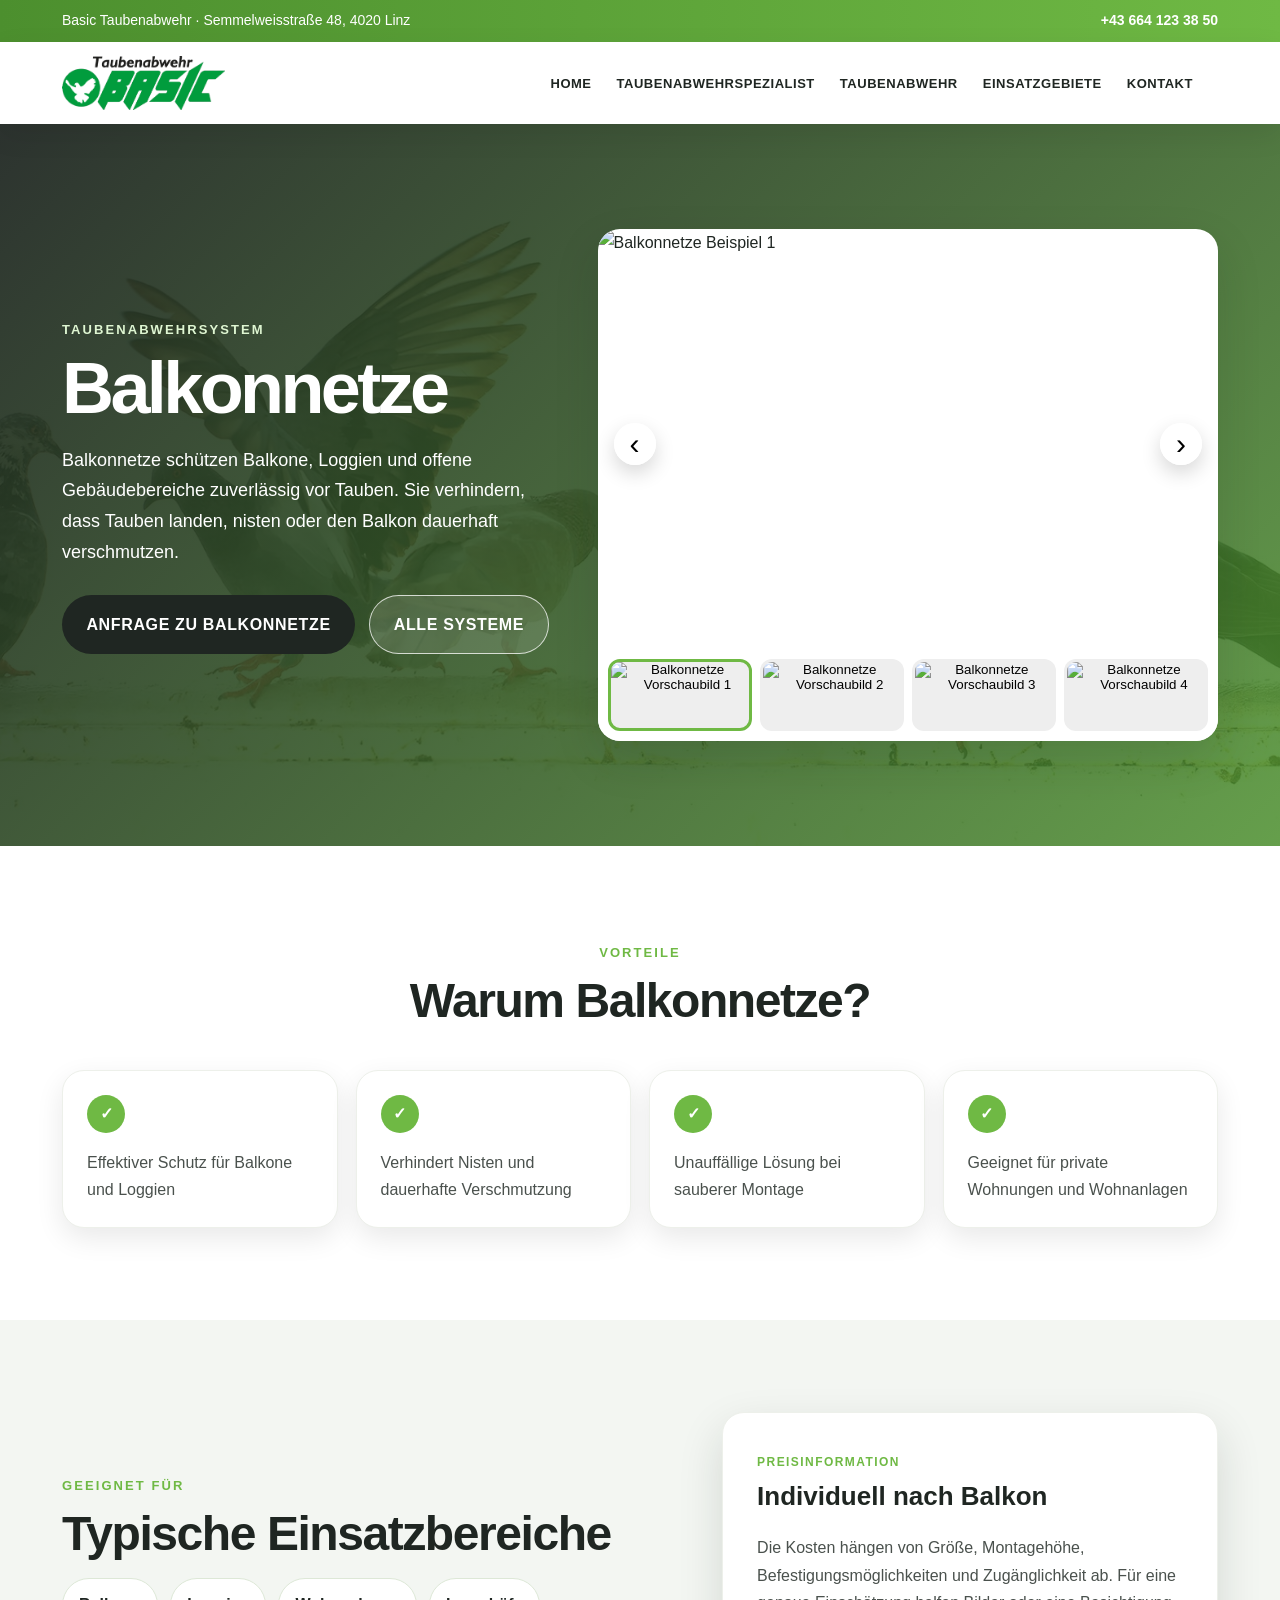
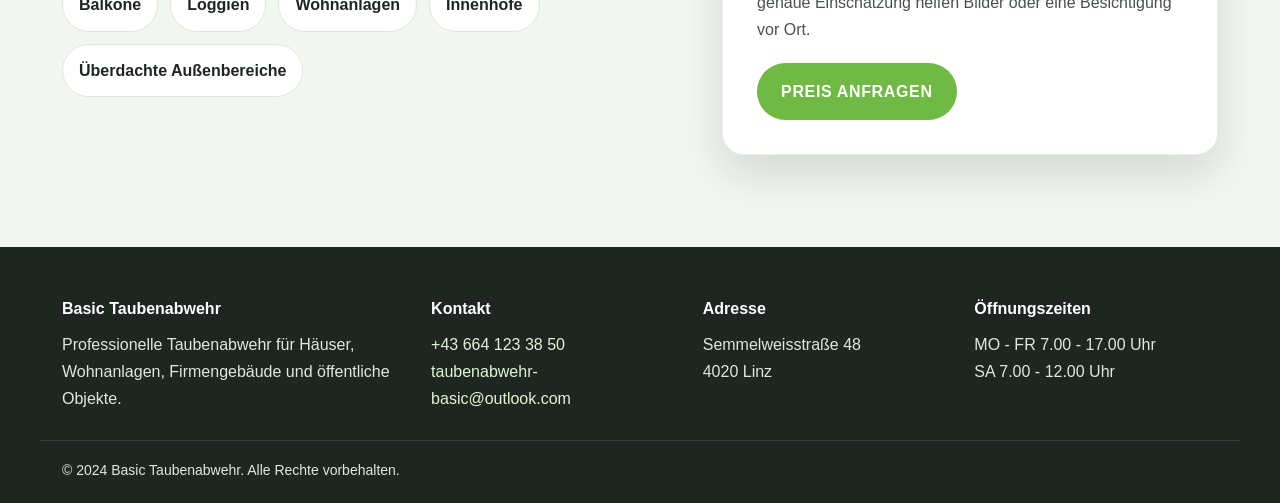
==== commit 463db22a: "balkonnetze.html aktualisieren" ====
--- a/balkonnetze.html
+++ b/balkonnetze.html
@@ -1,5 +1,5 @@
 <!DOCTYPE html><html lang="de"><head><meta charset="UTF-8"><meta name="viewport" content="width=device-width, initial-scale=1.0"><meta name="description" content="Balkonnetze als professionelle Taubenabwehr in Oberösterreich."><title>Balkonnetze - Basic Taubenabwehr</title><link rel="stylesheet" href="styles.css"></head><body><header>
-    <div class="header-top"><div class="container header-top-inner"><span> class="notranslate" Basic Taubenabwehr · Semmelweisstraße 48, 4020 Linz</span><a href="tel:+436641233850">+43 664 123 38 50</a></div></div>
+    <div class="header-top"><div class="container header-top-inner"><span>Basic Taubenabwehr · Semmelweisstraße 48, 4020 Linz</span><a href="tel:+436641233850">+43 664 123 38 50</a></div></div>
     <nav class="navbar">
         <div class="container nav-container">
             <a class="logo" href="index.html" aria-label="Zur Startseite"><img src="img/logo.png" alt="Basic Taubenabwehr Logo"></a>
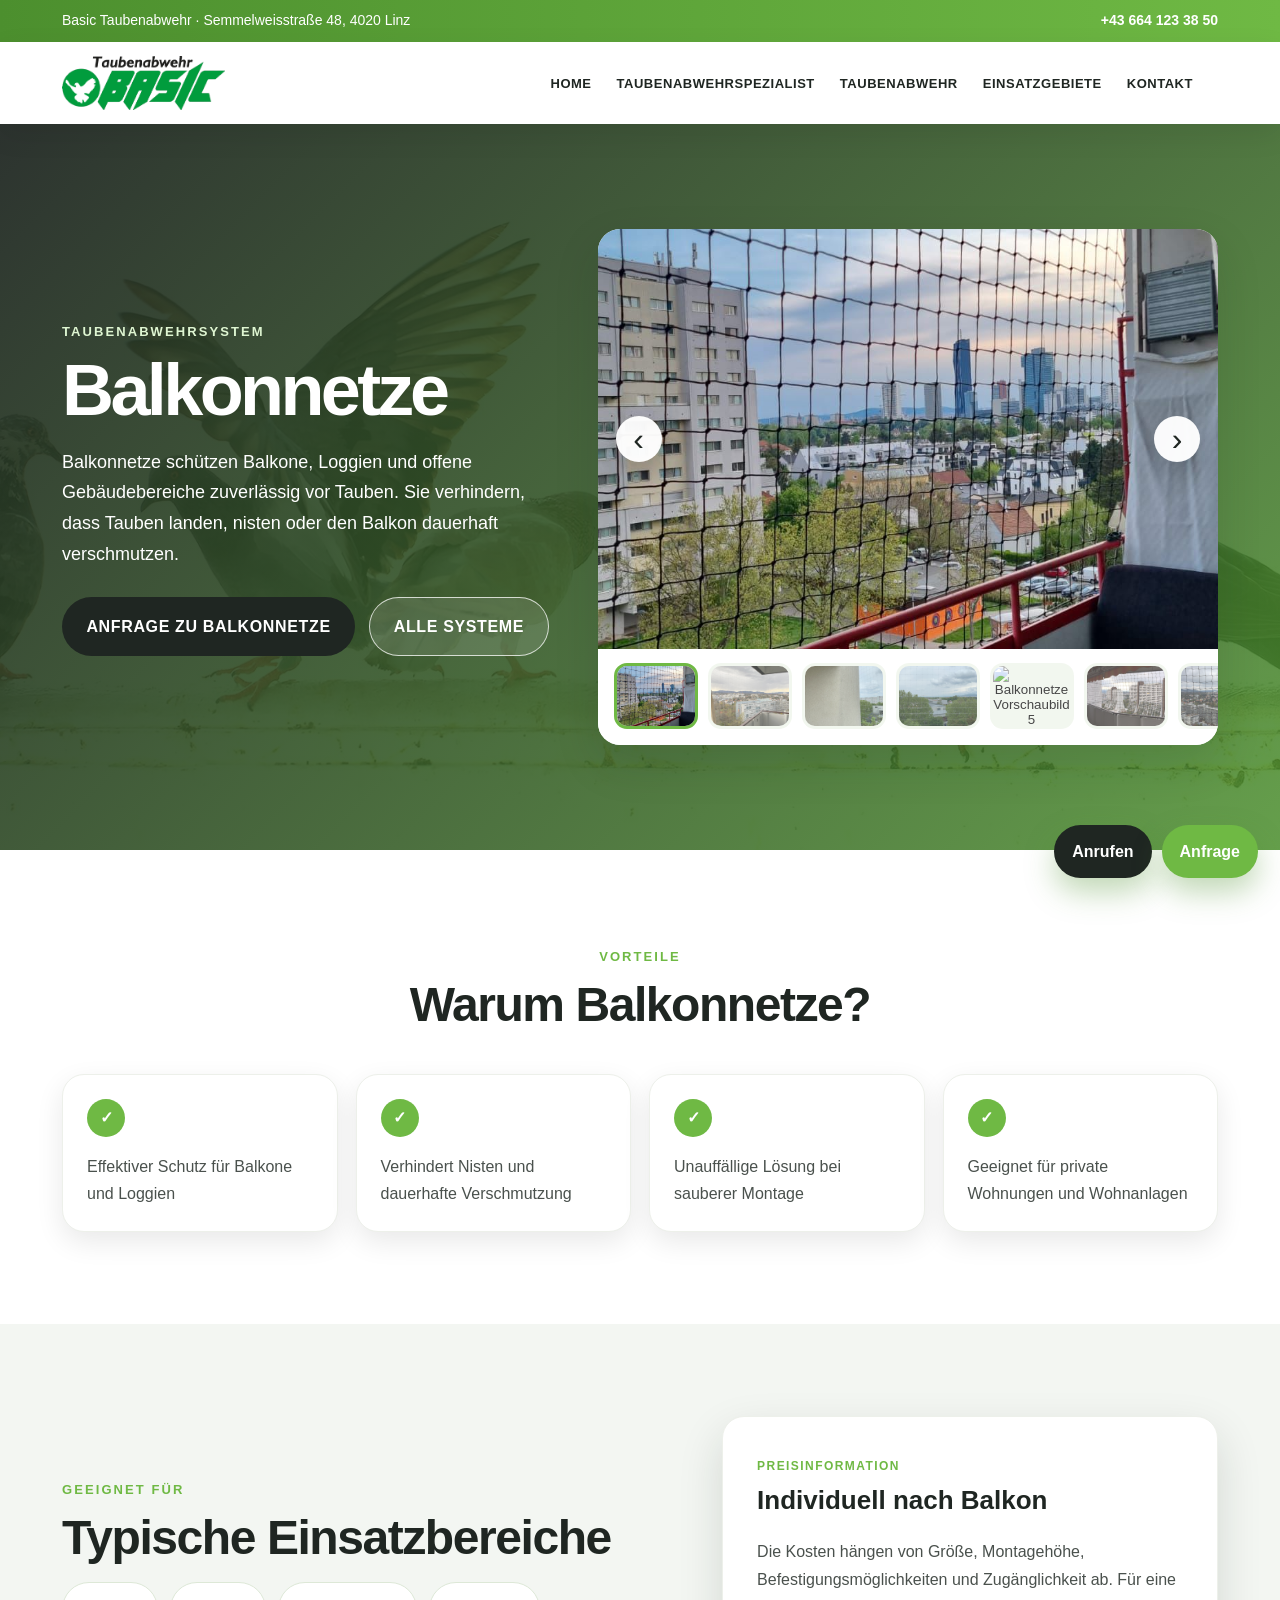
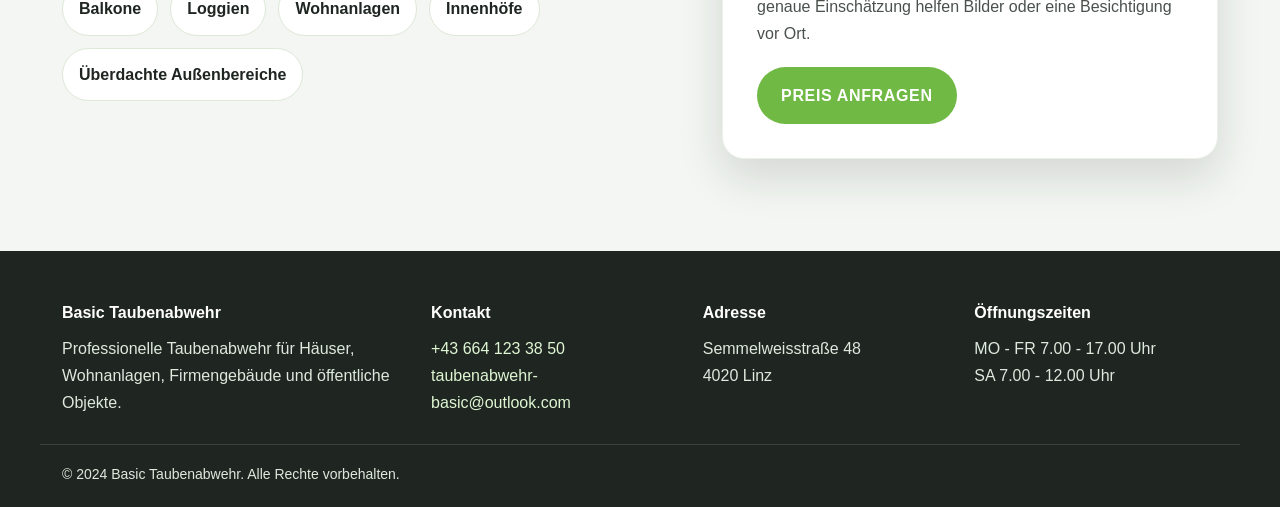
==== commit 404142f3: "Add files via upload" ====
--- a/balkonnetze.html
+++ b/balkonnetze.html
@@ -1,22 +1,51 @@
-<!DOCTYPE html><html lang="de"><head><meta charset="UTF-8"><meta name="viewport" content="width=device-width, initial-scale=1.0"><meta name="description" content="Balkonnetze als professionelle Taubenabwehr in Oberösterreich."><title>Balkonnetze - Basic Taubenabwehr</title><link rel="stylesheet" href="styles.css"></head><body><header>
-    <div class="header-top"><div class="container header-top-inner"><span>Basic Taubenabwehr · Semmelweisstraße 48, 4020 Linz</span><a href="tel:+436641233850">+43 664 123 38 50</a></div></div>
+<!DOCTYPE html>
+<html lang="de">
+<head>
+    <meta charset="UTF-8">
+    <meta name="viewport" content="width=device-width, initial-scale=1.0">
+    <meta name="description" content="Balkonnetze als professionelle Taubenabwehr in Oberösterreich.">
+    <title>Balkonnetze - Basic Taubenabwehr</title>
+    <link rel="stylesheet" href="styles.css">
+</head>
+
+<body>
+<header>
+    <div class="header-top">
+        <div class="container header-top-inner">
+            <span class="notranslate">Basic Taubenabwehr · Semmelweisstraße 48, 4020 Linz</span>
+            <a class="notranslate" href="tel:+436641233850">+43 664 123 38 50</a>
+        </div>
+    </div>
+
     <nav class="navbar">
         <div class="container nav-container">
-            <a class="logo" href="index.html" aria-label="Zur Startseite"><img src="img/logo.png" alt="Basic Taubenabwehr Logo"></a>
-            <button class="mobile-toggle" aria-label="Menü öffnen" type="button"><span></span><span></span><span></span></button>
+            <a class="logo" href="index.html" aria-label="Zur Startseite">
+                <img src="img/logo.png" alt="Basic Taubenabwehr Logo">
+            </a>
+
+            <button class="mobile-toggle" aria-label="Menü öffnen" type="button">
+                <span></span>
+                <span></span>
+                <span></span>
+            </button>
+
             <ul class="nav-menu">
                 <li><a href="index.html" data-page="index.html">Home</a></li>
                 <li><a href="ueber-uns.html" data-page="ueber-uns.html">Taubenabwehrspezialist</a></li>
-                <li class="dropdown"><a href="taubenabwehr.html" data-page="taubenabwehr.html">Taubenabwehr</a>
+
+                <li class="dropdown">
+                    <a href="taubenabwehr.html" data-page="taubenabwehr.html">Taubenabwehr</a>
                     <ul class="dropdown-menu">
                         <li><a href="spikes.html" data-page="spikes.html">Spikes</a></li>
                         <li><a href="spanndrahtsysteme.html" data-page="spanndrahtsysteme.html">Spanndrahtsysteme</a></li>
                         <li><a href="netze.html" data-page="netze.html">Netze</a></li>
                         <li><a href="balkonnetze.html" data-page="balkonnetze.html">Balkonnetze</a></li>
+                        <li><a href="pv-anlagen.html" data-page="pv-anlagen.html">PV-Anlagen</a></li>
                         <li><a href="elektrosysteme.html" data-page="elektrosysteme.html">Elektrosysteme</a></li>
                         <li><a href="ultraschall.html" data-page="ultraschall.html">Ultraschall</a></li>
                     </ul>
                 </li>
+
                 <li><a href="einsatzgebiete.html" data-page="einsatzgebiete.html">Einsatzgebiete</a></li>
                 <li><a href="kontakt.html" data-page="kontakt.html">Kontakt</a></li>
 
@@ -26,18 +55,249 @@
             </ul>
         </div>
     </nav>
-</header><section class="detail-hero"><div class="container detail-grid"><div class="reveal"><span class="eyebrow light">Taubenabwehrsystem</span><h1>Balkonnetze</h1><p>Balkonnetze schützen Balkone, Loggien und offene Gebäudebereiche zuverlässig vor Tauben. Sie verhindern, dass Tauben landen, nisten oder den Balkon dauerhaft verschmutzen.</p><div class="hero-actions"><a class="btn-primary" href="kontakt.html?system=Balkonnetze">Anfrage zu Balkonnetze</a><a class="btn-ghost" href="taubenabwehr.html">Alle Systeme</a></div></div><div class="system-slider reveal" data-slider><div class="slides"><div class="slide active"><img src="img/balkonnetze/balkonnetze-1.png" alt="Balkonnetze Beispiel 1"></div><div class="slide"><img src="img/balkonnetze/balkonnetze-2.png" alt="Balkonnetze Beispiel 2"></div><div class="slide"><img src="img/balkonnetze/balkonnetze-3.png" alt="Balkonnetze Beispiel 3"></div><div class="slide"><img src="img/balkonnetze/balkonnetze-4.png" alt="Balkonnetze Beispiel 4"></div></div><button class="slider-btn prev" type="button" aria-label="Vorheriges Bild">‹</button><button class="slider-btn next" type="button" aria-label="Nächstes Bild">›</button><div class="slider-thumbs"><button class="thumb active" data-slide="0"><img src="img/balkonnetze/balkonnetze-1.png" alt="Balkonnetze Vorschaubild 1"></button><button class="thumb" data-slide="1"><img src="img/balkonnetze/balkonnetze-2.png" alt="Balkonnetze Vorschaubild 2"></button><button class="thumb" data-slide="2"><img src="img/balkonnetze/balkonnetze-3.png" alt="Balkonnetze Vorschaubild 3"></button><button class="thumb" data-slide="3"><img src="img/balkonnetze/balkonnetze-4.png" alt="Balkonnetze Vorschaubild 4"></button></div></div></div></section>
-<section class="section-padding"><div class="container"><div class="section-heading reveal"><span class="eyebrow">Vorteile</span><h2>Warum Balkonnetze?</h2></div><div class="benefits-grid"><div class="benefit-card reveal"><span>✓</span><p>Effektiver Schutz für Balkone und Loggien</p></div><div class="benefit-card reveal"><span>✓</span><p>Verhindert Nisten und dauerhafte Verschmutzung</p></div><div class="benefit-card reveal"><span>✓</span><p>Unauffällige Lösung bei sauberer Montage</p></div><div class="benefit-card reveal"><span>✓</span><p>Geeignet für private Wohnungen und Wohnanlagen</p></div></div></div></section>
-<section class="section-padding muted"><div class="container split-layout"><div class="reveal"><span class="eyebrow">Geeignet für</span><h2>Typische Einsatzbereiche</h2><ul class="pill-list"><li>Balkone</li><li>Loggien</li><li>Wohnanlagen</li><li>Innenhöfe</li><li>Überdachte Außenbereiche</li></ul></div><div class="price-box reveal"><span>Preisinformation</span><h3>Individuell nach Balkon</h3><p>Die Kosten hängen von Größe, Montagehöhe, Befestigungsmöglichkeiten und Zugänglichkeit ab. Für eine genaue Einschätzung helfen Bilder oder eine Besichtigung vor Ort.</p><a class="btn-secondary" href="kontakt.html?system=Balkonnetze">Preis anfragen</a></div></div></section>
+</header>
+
+<main>
+    <section class="detail-hero">
+        <div class="container detail-grid">
+            <div class="reveal">
+                <span class="eyebrow light">Taubenabwehrsystem</span>
+                <h1>Balkonnetze</h1>
+                <p>
+                    Balkonnetze schützen Balkone, Loggien und offene Gebäudebereiche zuverlässig vor Tauben.
+                    Sie verhindern, dass Tauben landen, nisten oder den Balkon dauerhaft verschmutzen.
+                </p>
+
+                <div class="hero-actions">
+                    <a class="btn-primary" href="kontakt.html?system=Balkonnetze">Anfrage zu Balkonnetze</a>
+                    <a class="btn-ghost" href="taubenabwehr.html">Alle Systeme</a>
+                </div>
+            </div>
+
+            <div class="system-slider reveal balkonnetze-slider" data-slider>
+                <div class="slides">
+                    <div class="slide active">
+                        <img src="img/balkonnetze/balkonnetze-1.png" alt="Balkonnetze Beispiel 1">
+                    </div>
+
+                    <div class="slide">
+                        <img src="img/balkonnetze/balkonnetze-2.png" alt="Balkonnetze Beispiel 2">
+                    </div>
+
+                    <div class="slide">
+                        <img src="img/balkonnetze/balkonnetze-3.png" alt="Balkonnetze Beispiel 3">
+                    </div>
+
+                    <div class="slide">
+                        <img src="img/balkonnetze/balkonnetze-4.png" alt="Balkonnetze Beispiel 4">
+                    </div>
+
+                    <div class="slide">
+                        <img src="img/balkonnetze/balkonnetze-5.png" alt="Balkonnetze Beispiel 5">
+                    </div>
+
+                    <div class="slide">
+                        <img src="img/balkonnetze/balkonnetze-6.png" alt="Balkonnetze Beispiel 6">
+                    </div>
+
+                    <div class="slide">
+                        <img src="img/balkonnetze/balkonnetze-7.png" alt="Balkonnetze Beispiel 7">
+                    </div>
+
+                    <div class="slide">
+                        <img src="img/balkonnetze/balkonnetze-8.png" alt="Balkonnetze Beispiel 8">
+                    </div>
+
+                    <div class="slide">
+                        <img src="img/balkonnetze/balkonnetze-9.png" alt="Balkonnetze Beispiel 9">
+                    </div>
+
+                    <div class="slide">
+                        <img src="img/balkonnetze/balkonnetze-10.png" alt="Balkonnetze Beispiel 10">
+                    </div>
+
+                    <div class="slide">
+                        <img src="img/balkonnetze/balkonnetze-11.png" alt="Balkonnetze Beispiel 11">
+                    </div>
+
+                    <div class="slide">
+                        <img src="img/balkonnetze/balkonnetze-12.png" alt="Balkonnetze Beispiel 12">
+                    </div>
+
+                    <div class="slide">
+                        <img src="img/balkonnetze/balkonnetze-13.png" alt="Balkonnetze Beispiel 13">
+                    </div>
+
+                    <div class="slide">
+                        <img src="img/balkonnetze/balkonnetze-14.png" alt="Balkonnetze Beispiel 14">
+                    </div>
+                </div>
+
+                <button class="slider-btn prev" type="button" aria-label="Vorheriges Bild">‹</button>
+                <button class="slider-btn next" type="button" aria-label="Nächstes Bild">›</button>
+
+                <div class="slider-thumbs">
+                    <button class="thumb active" data-slide="0" type="button">
+                        <img src="img/balkonnetze/balkonnetze-1.png" alt="Balkonnetze Vorschaubild 1">
+                    </button>
+
+                    <button class="thumb" data-slide="1" type="button">
+                        <img src="img/balkonnetze/balkonnetze-2.png" alt="Balkonnetze Vorschaubild 2">
+                    </button>
+
+                    <button class="thumb" data-slide="2" type="button">
+                        <img src="img/balkonnetze/balkonnetze-3.png" alt="Balkonnetze Vorschaubild 3">
+                    </button>
+
+                    <button class="thumb" data-slide="3" type="button">
+                        <img src="img/balkonnetze/balkonnetze-4.png" alt="Balkonnetze Vorschaubild 4">
+                    </button>
+
+                    <button class="thumb" data-slide="4" type="button">
+                        <img src="img/balkonnetze/balkonnetze-5.png" alt="Balkonnetze Vorschaubild 5">
+                    </button>
+
+                    <button class="thumb" data-slide="5" type="button">
+                        <img src="img/balkonnetze/balkonnetze-6.png" alt="Balkonnetze Vorschaubild 6">
+                    </button>
+
+                    <button class="thumb" data-slide="6" type="button">
+                        <img src="img/balkonnetze/balkonnetze-7.png" alt="Balkonnetze Vorschaubild 7">
+                    </button>
+
+                    <button class="thumb" data-slide="7" type="button">
+                        <img src="img/balkonnetze/balkonnetze-8.png" alt="Balkonnetze Vorschaubild 8">
+                    </button>
+
+                    <button class="thumb" data-slide="8" type="button">
+                        <img src="img/balkonnetze/balkonnetze-9.png" alt="Balkonnetze Vorschaubild 9">
+                    </button>
+
+                    <button class="thumb" data-slide="9" type="button">
+                        <img src="img/balkonnetze/balkonnetze-10.png" alt="Balkonnetze Vorschaubild 10">
+                    </button>
+
+                    <button class="thumb" data-slide="10" type="button">
+                        <img src="img/balkonnetze/balkonnetze-11.png" alt="Balkonnetze Vorschaubild 11">
+                    </button>
+
+                    <button class="thumb" data-slide="11" type="button">
+                        <img src="img/balkonnetze/balkonnetze-12.png" alt="Balkonnetze Vorschaubild 12">
+                    </button>
+
+                    <button class="thumb" data-slide="12" type="button">
+                        <img src="img/balkonnetze/balkonnetze-13.png" alt="Balkonnetze Vorschaubild 13">
+                    </button>
+
+                    <button class="thumb" data-slide="13" type="button">
+                        <img src="img/balkonnetze/balkonnetze-14.png" alt="Balkonnetze Vorschaubild 14">
+                    </button>
+                </div>
+            </div>
+        </div>
+    </section>
+
+    <section class="section-padding">
+        <div class="container">
+            <div class="section-heading reveal">
+                <span class="eyebrow">Vorteile</span>
+                <h2>Warum Balkonnetze?</h2>
+            </div>
+
+            <div class="benefits-grid">
+                <div class="benefit-card reveal">
+                    <span>✓</span>
+                    <p>Effektiver Schutz für Balkone und Loggien</p>
+                </div>
+
+                <div class="benefit-card reveal">
+                    <span>✓</span>
+                    <p>Verhindert Nisten und dauerhafte Verschmutzung</p>
+                </div>
+
+                <div class="benefit-card reveal">
+                    <span>✓</span>
+                    <p>Unauffällige Lösung bei sauberer Montage</p>
+                </div>
+
+                <div class="benefit-card reveal">
+                    <span>✓</span>
+                    <p>Geeignet für private Wohnungen und Wohnanlagen</p>
+                </div>
+            </div>
+        </div>
+    </section>
+
+    <section class="section-padding muted">
+        <div class="container split-layout">
+            <div class="reveal">
+                <span class="eyebrow">Geeignet für</span>
+                <h2>Typische Einsatzbereiche</h2>
+
+                <ul class="pill-list">
+                    <li>Balkone</li>
+                    <li>Loggien</li>
+                    <li>Wohnanlagen</li>
+                    <li>Innenhöfe</li>
+                    <li>Überdachte Außenbereiche</li>
+                </ul>
+            </div>
+
+            <div class="price-box reveal">
+                <span>Preisinformation</span>
+                <h3>Individuell nach Balkon</h3>
+                <p>
+                    Die Kosten hängen von Größe, Montagehöhe, Befestigungsmöglichkeiten und Zugänglichkeit ab.
+                    Für eine genaue Einschätzung helfen Bilder oder eine Besichtigung vor Ort.
+                </p>
+                <a class="btn-secondary" href="kontakt.html?system=Balkonnetze">Preis anfragen</a>
+            </div>
+        </div>
+    </section>
+</main>
+
+<div class="sticky-actions">
+    <a class="notranslate" href="tel:+436641233850" aria-label="Jetzt anrufen">Anrufen</a>
+    <a href="kontakt.html" aria-label="Anfrage senden">Anfrage</a>
+</div>
+
 <footer>
     <div class="container footer-grid">
-        <div><strong>Basic Taubenabwehr</strong><p>Professionelle Taubenabwehr für Häuser, Wohnanlagen, Firmengebäude und öffentliche Objekte.</p></div>
-        <div><strong>Kontakt</strong><p><a href="tel:+436641233850">+43 664 123 38 50</a><br><a class="notranslate" href="mailto:taubenabwehr-basic@outlook.com">taubenabwehr-basic@outlook.com</a></p></div>
-        <div><strong>Adresse</strong><p>Semmelweisstraße 48<br>4020 Linz</p></div>
-        <div><strong>Öffnungszeiten</strong><p>MO - FR 7.00 - 17.00 Uhr<br>SA 7.00 - 12.00 Uhr</p></div>
+        <div>
+            <strong>Basic Taubenabwehr</strong>
+            <p>Professionelle Taubenabwehr für Häuser, Wohnanlagen, Firmengebäude und öffentliche Objekte.</p>
+        </div>
+
+        <div>
+            <strong>Kontakt</strong>
+            <p>
+                <a class="notranslate" href="tel:+436641233850">+43 664 123 38 50</a><br>
+                <a class="notranslate" href="mailto:taubenabwehr-basic@outlook.com">taubenabwehr-basic@outlook.com</a>
+            </p>
+        </div>
+
+        <div>
+            <strong>Adresse</strong>
+            <p class="notranslate">
+                Semmelweisstraße 48<br>
+                4020 Linz
+            </p>
+        </div>
+
+        <div>
+            <strong>Öffnungszeiten</strong>
+            <p>
+                MO - FR 7.00 - 17.00 Uhr<br>
+                SA 7.00 - 12.00 Uhr
+            </p>
+        </div>
     </div>
-    <div class="container footer-bottom"><p>&copy; 2024 Basic Taubenabwehr. Alle Rechte vorbehalten.</p></div>
+
+    <div class="container footer-bottom">
+        <p>&copy; 2024 Basic Taubenabwehr. Alle Rechte vorbehalten.</p>
+    </div>
 </footer>
+
 <script>
     window.gtranslateSettings = {
         default_language: "de",
@@ -52,4 +312,4 @@
 <script src="https://cdn.gtranslate.net/widgets/latest/flags.js" defer></script>
 <script src="script.js"></script>
 </body>
-</html>
+</html>
--- a/styles.css
+++ b/styles.css
@@ -548,9 +548,9 @@
 
 /* Systems */
 .systems-grid {
-  display: grid;
-  grid-template-columns: repeat(5, 1fr);
-  gap: 20px;
+    display: grid;
+    grid-template-columns: repeat(auto-fit, minmax(220px, 1fr));
+    gap: 20px;
 }
 
 .system-card {
@@ -1622,4 +1622,283 @@
     justify-content: center;
     width: 100%;
   }
+}
+/* Final Mobile Hero Fix */
+@media (max-width: 768px) {
+    .hero {
+        min-height: auto !important;
+        padding: 58px 0 44px !important;
+        display: block !important;
+        overflow: hidden !important;
+    }
+
+    .hero-grid,
+    .home-hero-grid {
+        width: 100% !important;
+        max-width: 100% !important;
+        display: block !important;
+        margin: 0 auto !important;
+    }
+
+    .hero .container {
+        width: 100% !important;
+        max-width: 100% !important;
+        padding-left: 16px !important;
+        padding-right: 16px !important;
+    }
+
+    .hero-content {
+        width: 100% !important;
+        max-width: 100% !important;
+        margin: 0 auto !important;
+        padding: 28px 18px !important;
+        border-radius: 24px !important;
+        text-align: center !important;
+        transform: none !important;
+    }
+
+    .hero-content h1 {
+        font-size: clamp(26px, 8.2vw, 36px) !important;
+        line-height: 1.12 !important;
+        letter-spacing: -0.025em !important;
+        white-space: normal !important;
+        word-break: normal !important;
+        overflow-wrap: normal !important;
+        hyphens: none !important;
+        max-width: 100% !important;
+    }
+
+    .hero-content p {
+        font-size: 16px !important;
+        line-height: 1.65 !important;
+        max-width: 100% !important;
+    }
+
+    .hero-actions {
+        flex-direction: column !important;
+        align-items: stretch !important;
+        justify-content: center !important;
+    }
+
+    .hero-actions a {
+        width: 100% !important;
+        text-align: center !important;
+    }
+
+    .trust-badges {
+        justify-content: center !important;
+    }
+
+    .hero-side {
+        display: none !important;
+    }
+}
+
+@media (max-width: 390px) {
+    .hero .container {
+        padding-left: 12px !important;
+        padding-right: 12px !important;
+    }
+
+    .hero-content {
+        padding: 24px 14px !important;
+    }
+
+    .hero-content h1 {
+        font-size: 25px !important;
+        line-height: 1.14 !important;
+    }
+}
+
+/* Balkonnetze Slider Fix mit 14 Bildern */
+.balkonnetze-slider {
+  width: 100%;
+  max-width: 760px;
+  margin: 0 auto;
+  border-radius: var(--radius);
+  overflow: hidden;
+}
+
+.balkonnetze-slider .slides {
+  height: 420px;
+  position: relative;
+  overflow: hidden;
+  background: #e8eee5;
+}
+
+.balkonnetze-slider .slide {
+  position: absolute;
+  inset: 0;
+  opacity: 0;
+  visibility: hidden;
+  transition: opacity 0.45s ease, visibility 0.45s ease;
+}
+
+.balkonnetze-slider .slide.active {
+  opacity: 1;
+  visibility: visible;
+}
+
+.balkonnetze-slider .slide img {
+  width: 100%;
+  height: 100%;
+  object-fit: cover;
+}
+
+.balkonnetze-slider .slider-btn {
+  position: absolute;
+  top: 210px;
+  transform: translateY(-50%);
+  z-index: 5;
+  width: 46px;
+  height: 46px;
+  border-radius: 50%;
+  border: 0;
+  background: rgba(255, 255, 255, 0.96);
+  color: var(--dark);
+  font-size: 32px;
+  line-height: 1;
+  cursor: pointer;
+  display: grid;
+  place-items: center;
+  box-shadow: 0 12px 26px rgba(0, 0, 0, 0.22);
+}
+
+.balkonnetze-slider .slider-btn.prev {
+  left: 18px;
+}
+
+.balkonnetze-slider .slider-btn.next {
+  right: 18px;
+}
+
+.balkonnetze-slider .slider-thumbs {
+  display: flex !important;
+  grid-template-columns: none !important;
+  gap: 10px;
+  width: 100%;
+  padding: 14px 16px 16px;
+  background: var(--white);
+  overflow-x: auto;
+  overflow-y: hidden;
+  scroll-behavior: smooth;
+  scrollbar-width: thin;
+  scrollbar-color: var(--primary) #eef4ea;
+}
+
+.balkonnetze-slider .thumb {
+  flex: 0 0 84px;
+  width: 84px;
+  height: 66px;
+  border: 3px solid transparent;
+  border-radius: 13px;
+  overflow: hidden;
+  cursor: pointer;
+  background: #eef4ea;
+  padding: 0;
+  opacity: 0.72;
+  transition: opacity 0.25s ease, border-color 0.25s ease, transform 0.25s ease;
+}
+
+.balkonnetze-slider .thumb:hover {
+  opacity: 1;
+  transform: translateY(-2px);
+}
+
+.balkonnetze-slider .thumb.active {
+  opacity: 1;
+  border-color: var(--primary);
+}
+
+.balkonnetze-slider .thumb img {
+  width: 100%;
+  height: 100%;
+  object-fit: cover;
+}
+
+.balkonnetze-slider .slider-thumbs::-webkit-scrollbar {
+  height: 8px;
+}
+
+.balkonnetze-slider .slider-thumbs::-webkit-scrollbar-track {
+  background: #eef4ea;
+  border-radius: 999px;
+}
+
+.balkonnetze-slider .slider-thumbs::-webkit-scrollbar-thumb {
+  background: var(--primary);
+  border-radius: 999px;
+}
+
+.detail-grid > * {
+  min-width: 0;
+}
+
+@media (max-width: 1100px) {
+  .balkonnetze-slider {
+    max-width: 100%;
+  }
+
+  .balkonnetze-slider .slides {
+    height: 380px;
+  }
+
+  .balkonnetze-slider .slider-btn {
+    top: 190px;
+  }
+}
+
+@media (max-width: 768px) {
+  .balkonnetze-slider {
+    margin-top: 24px;
+    border-radius: 22px;
+  }
+
+  .balkonnetze-slider .slides {
+    height: 300px;
+  }
+
+  .balkonnetze-slider .slider-btn {
+    top: 150px;
+    width: 42px;
+    height: 42px;
+    font-size: 30px;
+  }
+
+  .balkonnetze-slider .slider-btn.prev {
+    left: 12px;
+  }
+
+  .balkonnetze-slider .slider-btn.next {
+    right: 12px;
+  }
+
+  .balkonnetze-slider .slider-thumbs {
+    padding: 12px;
+    gap: 8px;
+  }
+
+  .balkonnetze-slider .thumb {
+    flex: 0 0 68px;
+    width: 68px;
+    height: 54px;
+    border-radius: 10px;
+    border-width: 2px;
+  }
+}
+
+@media (max-width: 420px) {
+  .balkonnetze-slider .slides {
+    height: 250px;
+  }
+
+  .balkonnetze-slider .slider-btn {
+    top: 125px;
+  }
+
+  .balkonnetze-slider .thumb {
+    flex: 0 0 62px;
+    width: 62px;
+    height: 50px;
+  }
 }
